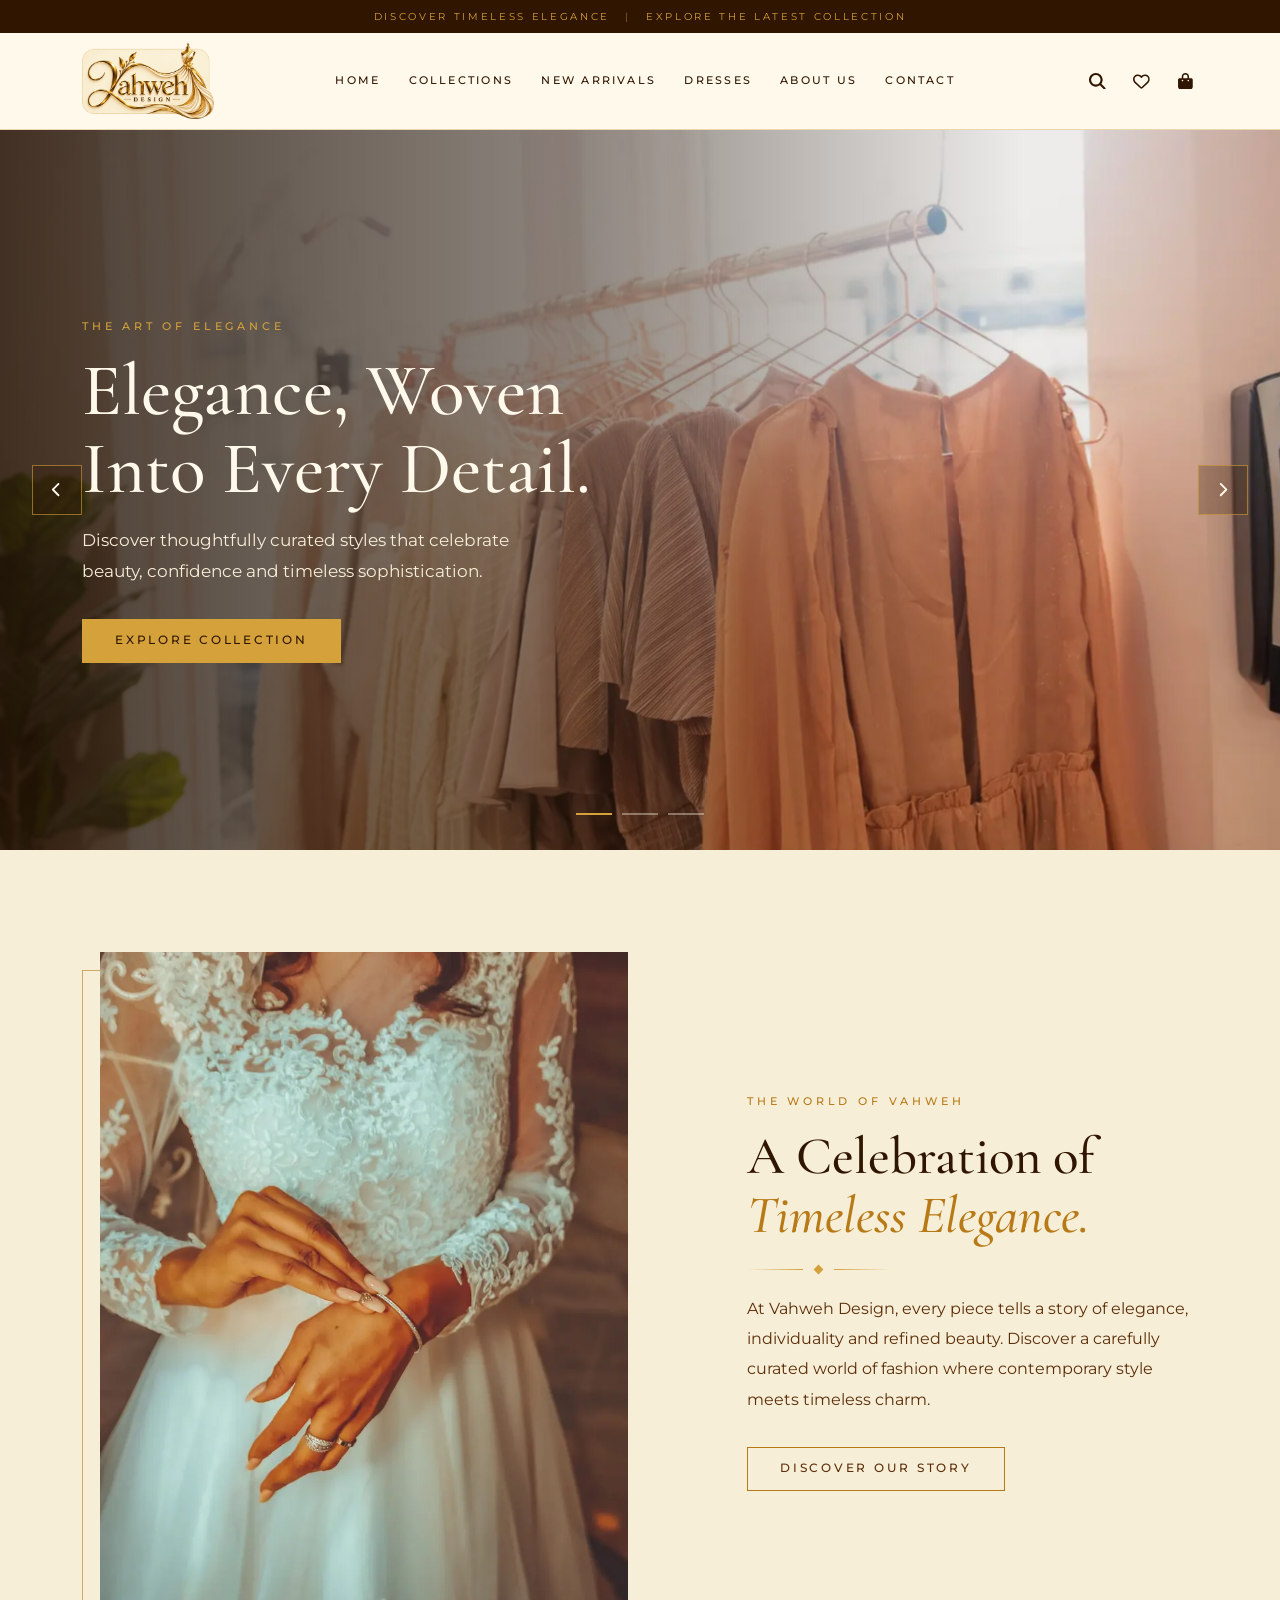
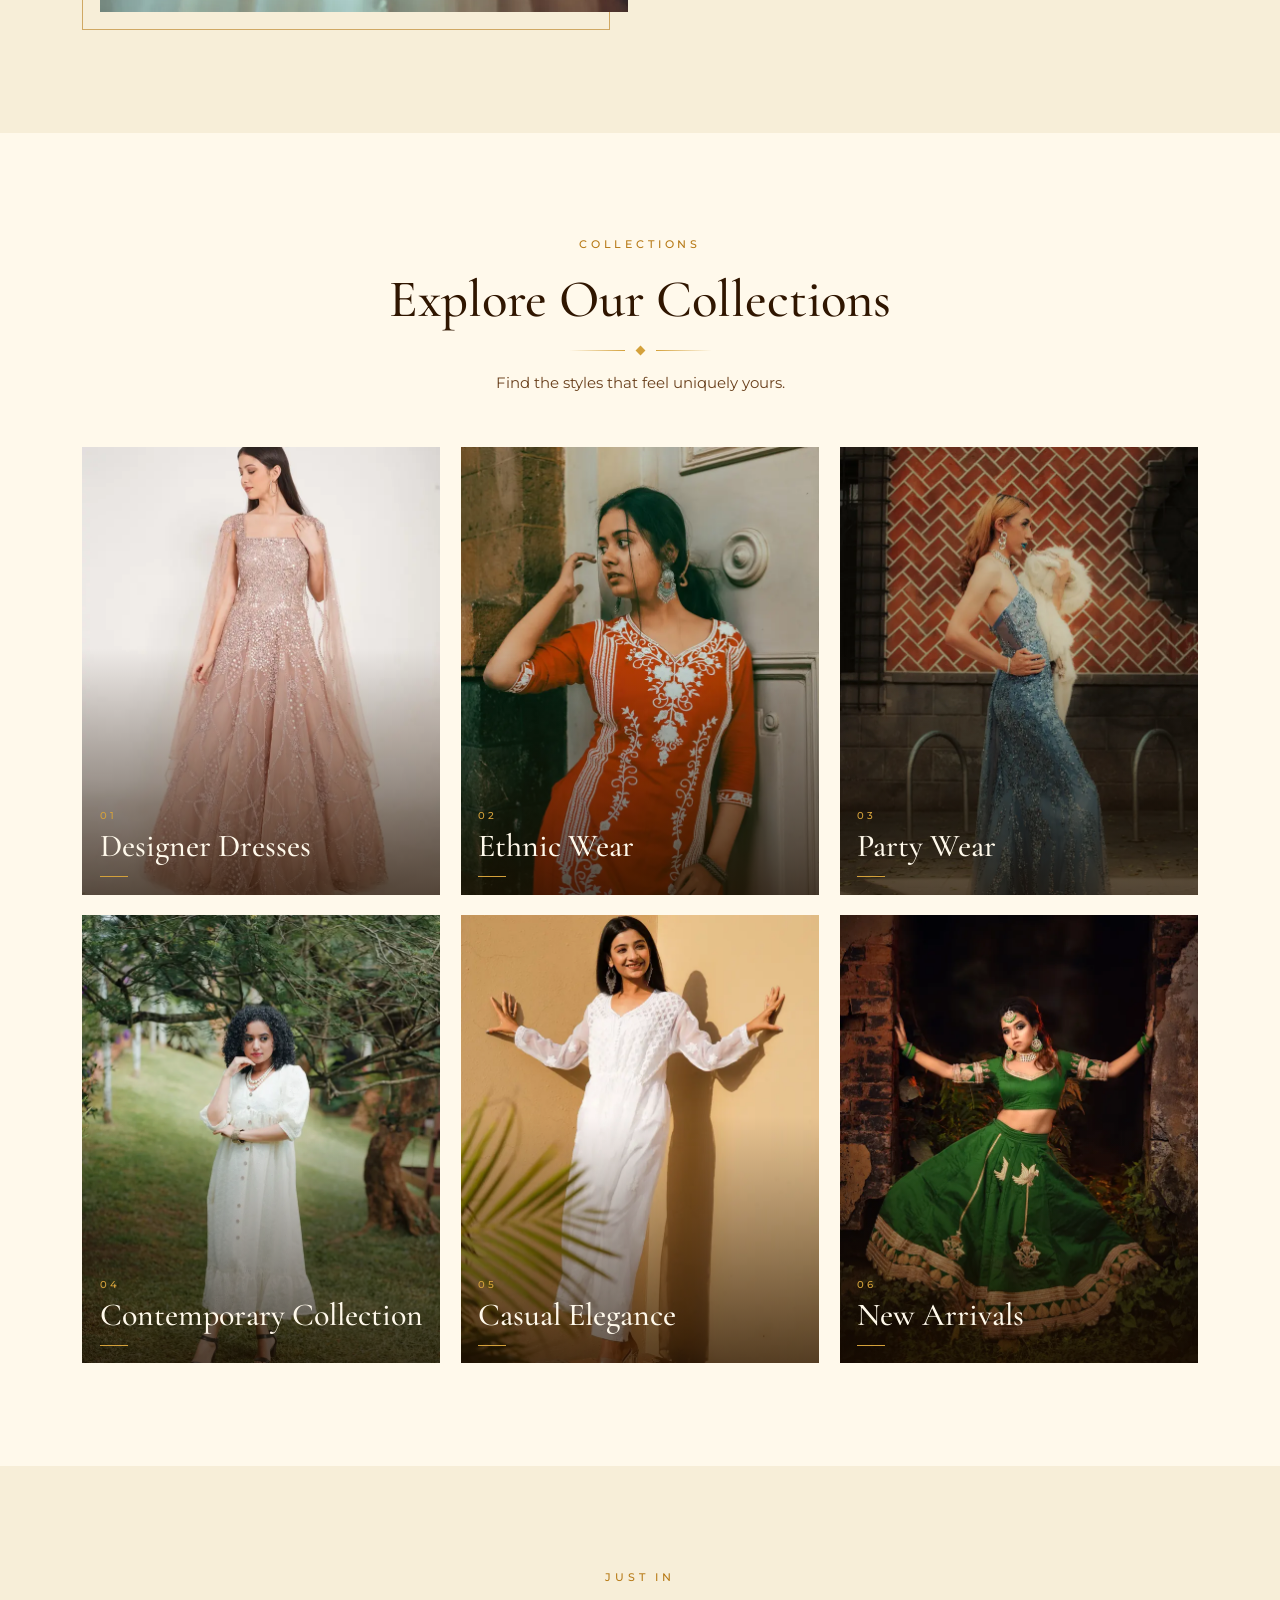
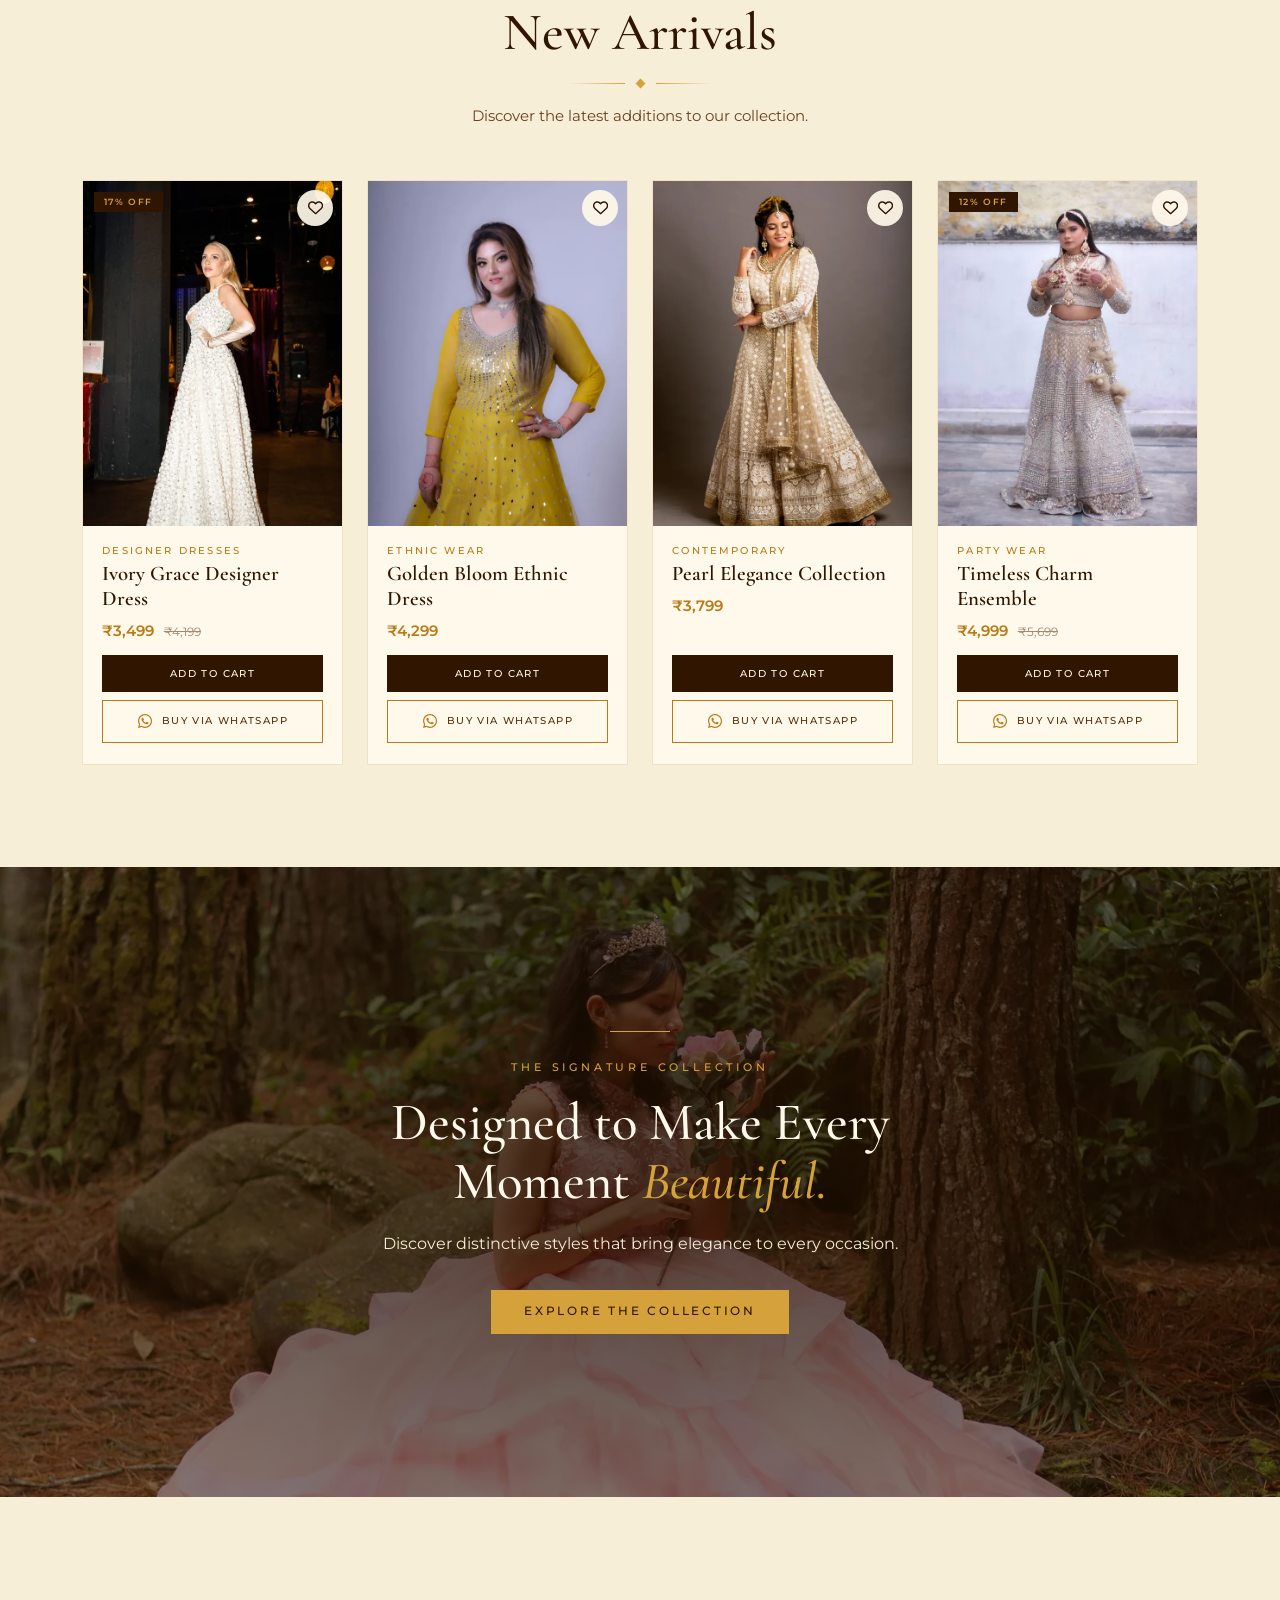
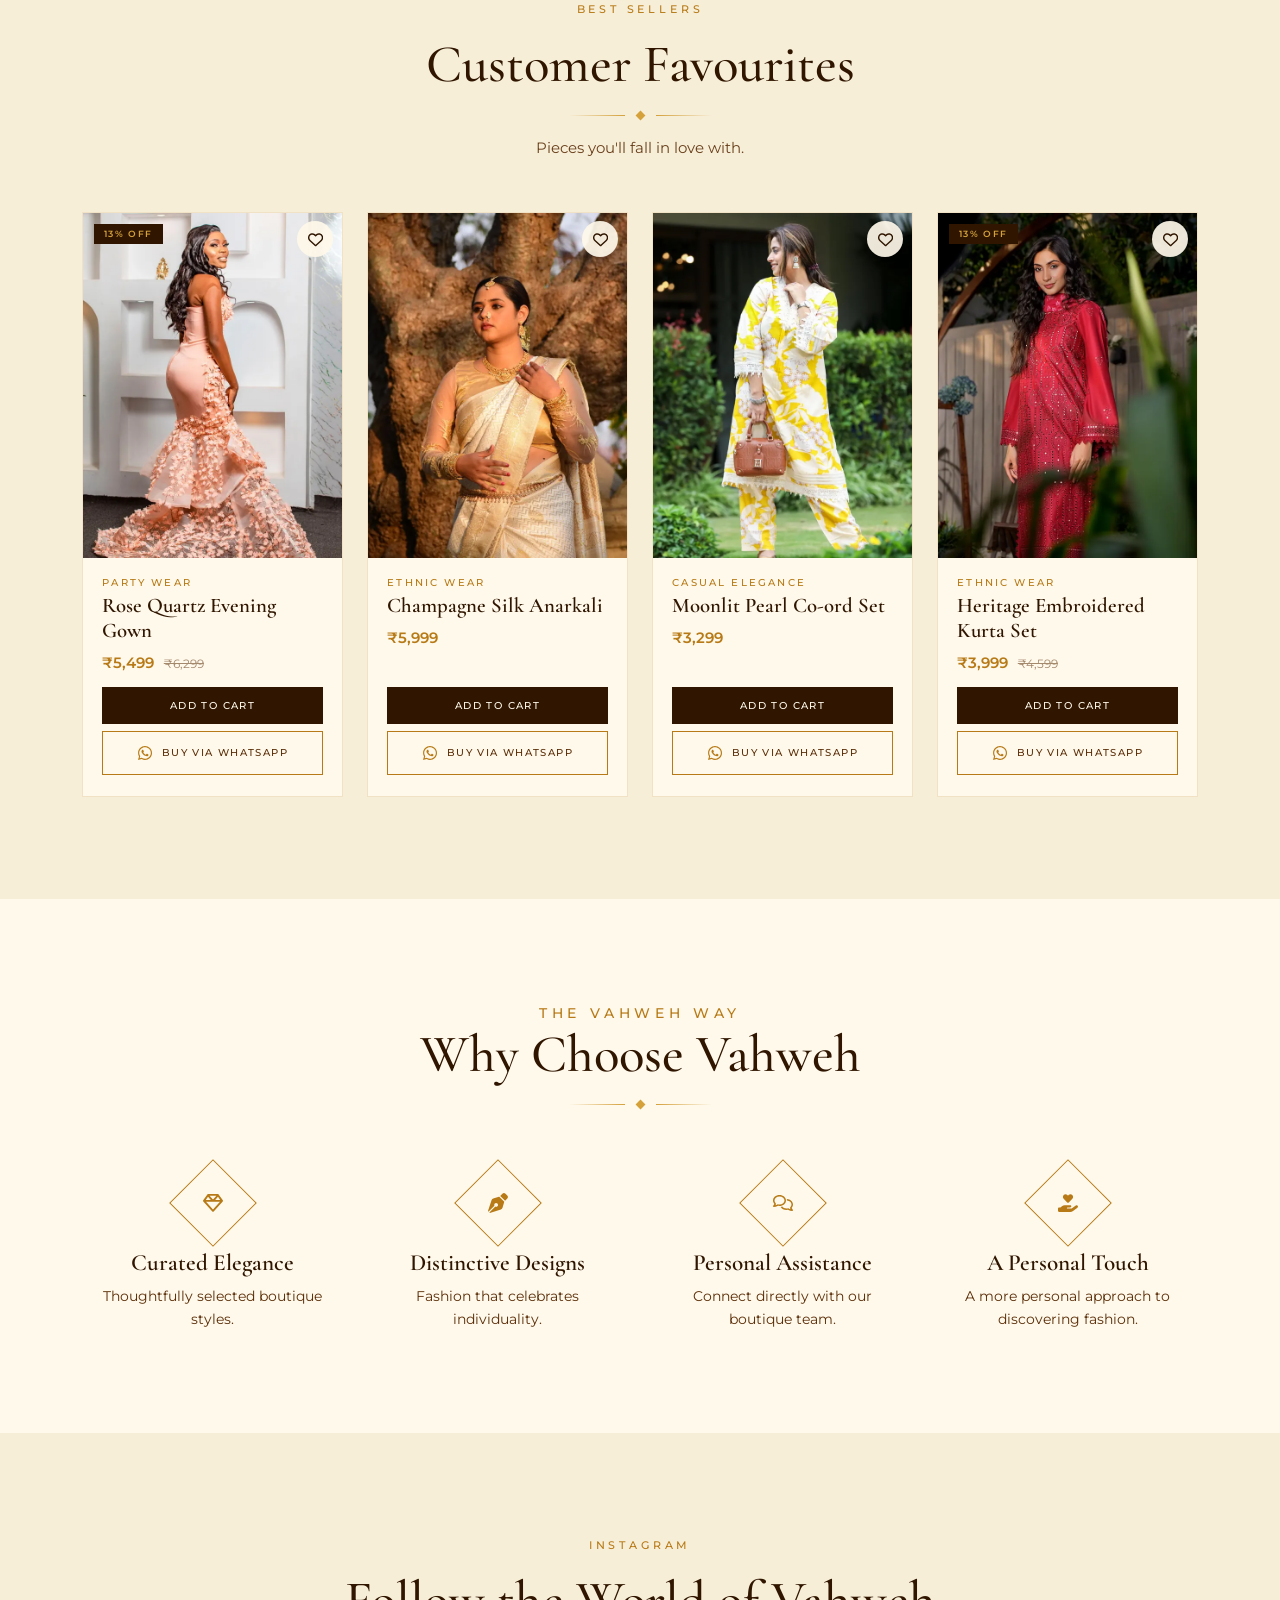
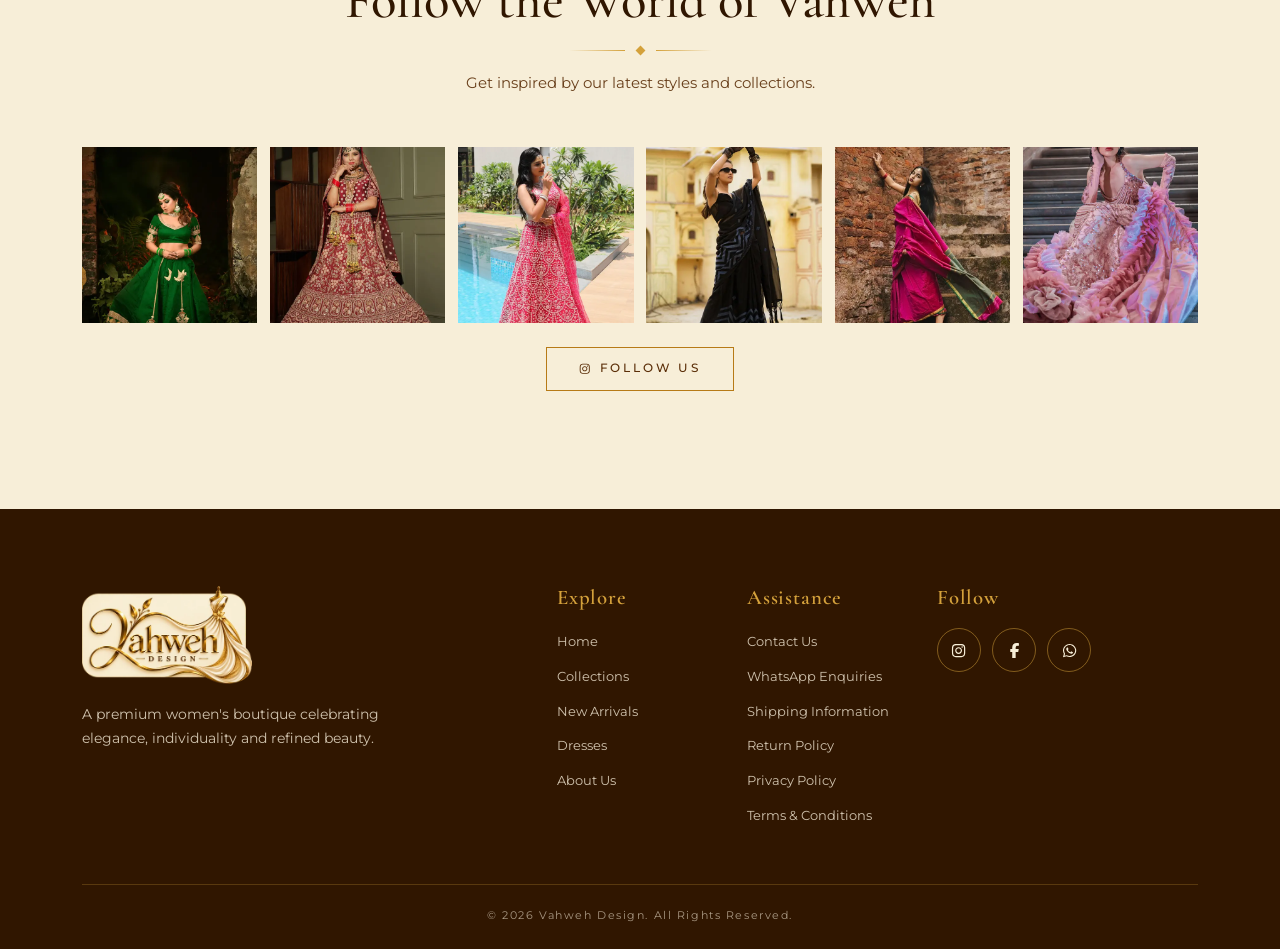
==== index.html @ df200569 "initial push" ====
<!DOCTYPE html>
<html lang="en">
<head>
  <meta charset="utf-8">
  <meta name="viewport" content="width=device-width, initial-scale=1">
  <title>Vahweh Design | Premium Women's Boutique</title>
  <meta name="description" content="Vahweh Design — a premium women's boutique. Discover designer dresses, ethnic wear and contemporary styles, curated with timeless elegance.">
  <meta name="theme-color" content="#301600">
  <link rel="icon" type="image/png" sizes="64x64" href="assets/images/vahweh-favicon-64.png">

  <link rel="preconnect" href="https://cdn.jsdelivr.net" crossorigin>
  <link rel="preconnect" href="https://fonts.googleapis.com">
  <link rel="preconnect" href="https://fonts.gstatic.com" crossorigin>
  <link href="https://fonts.googleapis.com/css2?family=Cormorant+Garamond:ital,wght@0,500;0,600;1,500&family=Montserrat:wght@400;500;600&display=swap" rel="stylesheet">
  <link href="https://cdn.jsdelivr.net/npm/bootstrap@5.3.3/dist/css/bootstrap.min.css" rel="stylesheet" integrity="sha384-QWTKZyjpPEjISv5WaRU9OFeRpok6YctnYmDr5pNlyT2bRjXh0JMhjY6hW+ALEwIH" crossorigin="anonymous">
    <link href="css/home.css" rel="stylesheet">
  <script>document.documentElement.classList.add("js");</script>
</head>
<body id="top">
<!-- Icons: Font Awesome Free 6.5.2 (c) Fonticons, Inc. - CC BY 4.0 - https://fontawesome.com/license/free -->
<svg width="0" height="0" style="position:absolute" aria-hidden="true" focusable="false"><symbol id="i-menu" viewBox="0 0 512 512"><path d="M0 96C0 78.3 14.3 64 32 64H416c17.7 0 32 14.3 32 32s-14.3 32-32 32H32C14.3 128 0 113.7 0 96zM64 256c0-17.7 14.3-32 32-32H480c17.7 0 32 14.3 32 32s-14.3 32-32 32H96c-17.7 0-32-14.3-32-32zM448 416c0 17.7-14.3 32-32 32H32c-17.7 0-32-14.3-32-32s14.3-32 32-32H416c17.7 0 32 14.3 32 32z"/></symbol><symbol id="i-search" viewBox="0 0 512 512"><path d="M416 208c0 45.9-14.9 88.3-40 122.7L502.6 457.4c12.5 12.5 12.5 32.8 0 45.3s-32.8 12.5-45.3 0L330.7 376c-34.4 25.2-76.8 40-122.7 40C93.1 416 0 322.9 0 208S93.1 0 208 0S416 93.1 416 208zM208 352a144 144 0 1 0 0-288 144 144 0 1 0 0 288z"/></symbol><symbol id="i-bag" viewBox="0 0 448 512"><path d="M160 112c0-35.3 28.7-64 64-64s64 28.7 64 64v48H160V112zm-48 48H48c-26.5 0-48 21.5-48 48V416c0 53 43 96 96 96H352c53 0 96-43 96-96V208c0-26.5-21.5-48-48-48H336V112C336 50.1 285.9 0 224 0S112 50.1 112 112v48zm24 48a24 24 0 1 1 0 48 24 24 0 1 1 0-48zm152 24a24 24 0 1 1 48 0 24 24 0 1 1 -48 0z"/></symbol><symbol id="i-close" viewBox="0 0 384 512"><path d="M342.6 150.6c12.5-12.5 12.5-32.8 0-45.3s-32.8-12.5-45.3 0L192 210.7 86.6 105.4c-12.5-12.5-32.8-12.5-45.3 0s-12.5 32.8 0 45.3L146.7 256 41.4 361.4c-12.5 12.5-12.5 32.8 0 45.3s32.8 12.5 45.3 0L192 301.3 297.4 406.6c12.5 12.5 32.8 12.5 45.3 0s12.5-32.8 0-45.3L237.3 256 342.6 150.6z"/></symbol><symbol id="i-prev" viewBox="0 0 320 512"><path d="M9.4 233.4c-12.5 12.5-12.5 32.8 0 45.3l192 192c12.5 12.5 32.8 12.5 45.3 0s12.5-32.8 0-45.3L77.3 256 246.6 86.6c12.5-12.5 12.5-32.8 0-45.3s-32.8-12.5-45.3 0l-192 192z"/></symbol><symbol id="i-next" viewBox="0 0 320 512"><path d="M310.6 233.4c12.5 12.5 12.5 32.8 0 45.3l-192 192c-12.5 12.5-32.8 12.5-45.3 0s-12.5-32.8 0-45.3L242.7 256 73.4 86.6c-12.5-12.5-12.5-32.8 0-45.3s32.8-12.5 45.3 0l192 192z"/></symbol><symbol id="i-pen" viewBox="0 0 512 512"><path d="M368.4 18.3L312.7 74.1 437.9 199.3l55.7-55.7c21.9-21.9 21.9-57.3 0-79.2L447.6 18.3c-21.9-21.9-57.3-21.9-79.2 0zM288 94.6l-9.2 2.8L134.7 140.6c-19.9 6-35.7 21.2-42.3 41L3.8 445.8c-3.8 11.3-1 23.9 7.3 32.4L164.7 324.7c-3-6.3-4.7-13.3-4.7-20.7c0-26.5 21.5-48 48-48s48 21.5 48 48s-21.5 48-48 48c-7.4 0-14.4-1.7-20.7-4.7L33.7 500.9c8.6 8.3 21.1 11.2 32.4 7.3l264.3-88.6c19.7-6.6 35-22.4 41-42.3l43.2-144.1 2.8-9.2L288 94.6z"/></symbol><symbol id="i-care" viewBox="0 0 576 512"><path d="M163.9 136.9c-29.4-29.8-29.4-78.2 0-108s77-29.8 106.4 0l17.7 18 17.7-18c29.4-29.8 77-29.8 106.4 0s29.4 78.2 0 108L310.5 240.1c-6.2 6.3-14.3 9.4-22.5 9.4s-16.3-3.1-22.5-9.4L163.9 136.9zM568.2 336.3c13.1 17.8 9.3 42.8-8.5 55.9L433.1 485.5c-23.4 17.2-51.6 26.5-80.7 26.5H192 32c-17.7 0-32-14.3-32-32V416c0-17.7 14.3-32 32-32H68.8l44.9-36c22.7-18.2 50.9-28 80-28H272h16 64c17.7 0 32 14.3 32 32s-14.3 32-32 32H288 272c-8.8 0-16 7.2-16 16s7.2 16 16 16H392.6l119.7-88.2c17.8-13.1 42.8-9.3 55.9 8.5zM193.6 384l0 0-.9 0c.3 0 .6 0 .9 0z"/></symbol><symbol id="i-heart-on" viewBox="0 0 512 512"><path d="M47.6 300.4L228.3 469.1c7.5 7 17.4 10.9 27.7 10.9s20.2-3.9 27.7-10.9L464.4 300.4c30.4-28.3 47.6-68 47.6-109.5v-5.8c0-69.9-50.5-129.5-119.4-141C347 36.5 300.6 51.4 268 84L256 96 244 84c-32.6-32.6-79-47.5-124.6-39.9C50.5 55.6 0 115.2 0 185.1v5.8c0 41.5 17.2 81.2 47.6 109.5z"/></symbol><symbol id="i-heart" viewBox="0 0 512 512"><path d="M225.8 468.2l-2.5-2.3L48.1 303.2C17.4 274.7 0 234.7 0 192.8v-3.3c0-70.4 50-130.8 119.2-144C158.6 37.9 198.9 47 231 69.6c9 6.4 17.4 13.8 25 22.3c4.2-4.8 8.7-9.2 13.5-13.3c3.7-3.2 7.5-6.2 11.5-9c0 0 0 0 0 0C313.1 47 353.4 37.9 392.8 45.4C462 58.6 512 119.1 512 189.5v3.3c0 41.9-17.4 81.9-48.1 110.4L288.7 465.9l-2.5 2.3c-8.2 7.6-19 11.9-30.2 11.9s-22-4.2-30.2-11.9zM239.1 145c-.4-.3-.7-.7-1-1.1l-17.8-20c0 0-.1-.1-.1-.1c0 0 0 0 0 0c-23.1-25.9-58-37.7-92-31.2C81.6 101.5 48 142.1 48 189.5v3.3c0 28.5 11.9 55.8 32.8 75.2L256 430.7 431.2 268c20.9-19.4 32.8-46.7 32.8-75.2v-3.3c0-47.3-33.6-88-80.1-96.9c-34-6.5-69 5.4-92 31.2c0 0 0 0-.1 .1s0 0-.1 .1l-17.8 20c-.3 .4-.7 .7-1 1.1c-4.5 4.5-10.6 7-16.9 7s-12.4-2.5-16.9-7z"/></symbol><symbol id="i-gem" viewBox="0 0 512 512"><path d="M168.5 72L256 165l87.5-93h-175zM383.9 99.1L311.5 176h129L383.9 99.1zm50 124.9H256 78.1L256 420.3 433.9 224zM71.5 176h129L128.1 99.1 71.5 176zm434.3 40.1l-232 256c-4.5 5-11 7.9-17.8 7.9s-13.2-2.9-17.8-7.9l-232-256c-7.7-8.5-8.3-21.2-1.5-30.4l112-152c4.5-6.1 11.7-9.8 19.3-9.8H376c7.6 0 14.8 3.6 19.3 9.8l112 152c6.8 9.2 6.1 21.9-1.5 30.4z"/></symbol><symbol id="i-chat" viewBox="0 0 640 512"><path d="M88.2 309.1c9.8-18.3 6.8-40.8-7.5-55.8C59.4 230.9 48 204 48 176c0-63.5 63.8-128 160-128s160 64.5 160 128s-63.8 128-160 128c-13.1 0-25.8-1.3-37.8-3.6c-10.4-2-21.2-.6-30.7 4.2c-4.1 2.1-8.3 4.1-12.6 6c-16 7.2-32.9 13.5-49.9 18c2.8-4.6 5.4-9.1 7.9-13.6c1.1-1.9 2.2-3.9 3.2-5.9zM0 176c0 41.8 17.2 80.1 45.9 110.3c-.9 1.7-1.9 3.5-2.8 5.1c-10.3 18.4-22.3 36.5-36.6 52.1c-6.6 7-8.3 17.2-4.6 25.9C5.8 378.3 14.4 384 24 384c43 0 86.5-13.3 122.7-29.7c4.8-2.2 9.6-4.5 14.2-6.8c15.1 3 30.9 4.5 47.1 4.5c114.9 0 208-78.8 208-176S322.9 0 208 0S0 78.8 0 176zM432 480c16.2 0 31.9-1.6 47.1-4.5c4.6 2.3 9.4 4.6 14.2 6.8C529.5 498.7 573 512 616 512c9.6 0 18.2-5.7 22-14.5c3.8-8.8 2-19-4.6-25.9c-14.2-15.6-26.2-33.7-36.6-52.1c-.9-1.7-1.9-3.4-2.8-5.1C622.8 384.1 640 345.8 640 304c0-94.4-87.9-171.5-198.2-175.8c4.1 15.2 6.2 31.2 6.2 47.8l0 .6c87.2 6.7 144 67.5 144 127.4c0 28-11.4 54.9-32.7 77.2c-14.3 15-17.3 37.6-7.5 55.8c1.1 2 2.2 4 3.2 5.9c2.5 4.5 5.2 9 7.9 13.6c-17-4.5-33.9-10.7-49.9-18c-4.3-1.9-8.5-3.9-12.6-6c-9.5-4.8-20.3-6.2-30.7-4.2c-12.1 2.4-24.7 3.6-37.8 3.6c-61.7 0-110-26.5-136.8-62.3c-16 5.4-32.8 9.4-50 11.8C279 439.8 350 480 432 480z"/></symbol><symbol id="i-trash" viewBox="0 0 448 512"><path d="M170.5 51.6L151.5 80h145l-19-28.4c-1.5-2.2-4-3.6-6.7-3.6H177.1c-2.7 0-5.2 1.3-6.7 3.6zm147-26.6L354.2 80H368h48 8c13.3 0 24 10.7 24 24s-10.7 24-24 24h-8V432c0 44.2-35.8 80-80 80H112c-44.2 0-80-35.8-80-80V128H24c-13.3 0-24-10.7-24-24S10.7 80 24 80h8H80 93.8l36.7-55.1C140.9 9.4 158.4 0 177.1 0h93.7c18.7 0 36.2 9.4 46.6 24.9zM80 128V432c0 17.7 14.3 32 32 32H336c17.7 0 32-14.3 32-32V128H80zm80 64V400c0 8.8-7.2 16-16 16s-16-7.2-16-16V192c0-8.8 7.2-16 16-16s16 7.2 16 16zm80 0V400c0 8.8-7.2 16-16 16s-16-7.2-16-16V192c0-8.8 7.2-16 16-16s16 7.2 16 16zm80 0V400c0 8.8-7.2 16-16 16s-16-7.2-16-16V192c0-8.8 7.2-16 16-16s16 7.2 16 16z"/></symbol><symbol id="i-instagram" viewBox="0 0 448 512"><path d="M224.1 141c-63.6 0-114.9 51.3-114.9 114.9s51.3 114.9 114.9 114.9S339 319.5 339 255.9 287.7 141 224.1 141zm0 189.6c-41.1 0-74.7-33.5-74.7-74.7s33.5-74.7 74.7-74.7 74.7 33.5 74.7 74.7-33.6 74.7-74.7 74.7zm146.4-194.3c0 14.9-12 26.8-26.8 26.8-14.9 0-26.8-12-26.8-26.8s12-26.8 26.8-26.8 26.8 12 26.8 26.8zm76.1 27.2c-1.7-35.9-9.9-67.7-36.2-93.9-26.2-26.2-58-34.4-93.9-36.2-37-2.1-147.9-2.1-184.9 0-35.8 1.7-67.6 9.9-93.9 36.1s-34.4 58-36.2 93.9c-2.1 37-2.1 147.9 0 184.9 1.7 35.9 9.9 67.7 36.2 93.9s58 34.4 93.9 36.2c37 2.1 147.9 2.1 184.9 0 35.9-1.7 67.7-9.9 93.9-36.2 26.2-26.2 34.4-58 36.2-93.9 2.1-37 2.1-147.8 0-184.8zM398.8 388c-7.8 19.6-22.9 34.7-42.6 42.6-29.5 11.7-99.5 9-132.1 9s-102.7 2.6-132.1-9c-19.6-7.8-34.7-22.9-42.6-42.6-11.7-29.5-9-99.5-9-132.1s-2.6-102.7 9-132.1c7.8-19.6 22.9-34.7 42.6-42.6 29.5-11.7 99.5-9 132.1-9s102.7-2.6 132.1 9c19.6 7.8 34.7 22.9 42.6 42.6 11.7 29.5 9 99.5 9 132.1s2.7 102.7-9 132.1z"/></symbol><symbol id="i-facebook" viewBox="0 0 320 512"><path d="M80 299.3V512H196V299.3h86.5l18-97.8H196V166.9c0-51.7 20.3-71.5 72.7-71.5c16.3 0 29.4 .4 37 1.2V7.9C291.4 4 256.4 0 236.2 0C129.3 0 80 50.5 80 159.4v42.1H14v97.8H80z"/></symbol><symbol id="i-whatsapp" viewBox="0 0 448 512"><path d="M380.9 97.1C339 55.1 283.2 32 223.9 32c-122.4 0-222 99.6-222 222 0 39.1 10.2 77.3 29.6 111L0 480l117.7-30.9c32.4 17.7 68.9 27 106.1 27h.1c122.3 0 224.1-99.6 224.1-222 0-59.3-25.2-115-67.1-157zm-157 341.6c-33.2 0-65.7-8.9-94-25.7l-6.7-4-69.8 18.3L72 359.2l-4.4-7c-18.5-29.4-28.2-63.3-28.2-98.2 0-101.7 82.8-184.5 184.6-184.5 49.3 0 95.6 19.2 130.4 54.1 34.8 34.9 56.2 81.2 56.1 130.5 0 101.8-84.9 184.6-186.6 184.6zm101.2-138.2c-5.5-2.8-32.8-16.2-37.9-18-5.1-1.9-8.8-2.8-12.5 2.8-3.7 5.6-14.3 18-17.6 21.8-3.2 3.7-6.5 4.2-12 1.4-32.6-16.3-54-29.1-75.5-66-5.7-9.8 5.7-9.1 16.3-30.3 1.8-3.7.9-6.9-.5-9.7-1.4-2.8-12.5-30.1-17.1-41.2-4.5-10.8-9.1-9.3-12.5-9.5-3.2-.2-6.9-.2-10.6-.2-3.7 0-9.7 1.4-14.8 6.9-5.1 5.6-19.4 19-19.4 46.3 0 27.3 19.9 53.7 22.6 57.4 2.8 3.7 39.1 59.7 94.8 83.8 35.2 15.2 49 16.5 66.6 13.9 10.7-1.6 32.8-13.4 37.4-26.4 4.6-13 4.6-24.1 3.2-26.4-1.3-2.5-5-3.9-10.5-6.6z"/></symbol></svg>

  <a class="skip-link" href="#main">Skip to content</a>

  <!-- 1. Announcement bar -->
  <div class="announce" role="note">
    <p>Discover Timeless Elegance <span aria-hidden="true">|</span> Explore the Latest Collection</p>
  </div>

  <!-- 2. Header -->
  <header class="site-header" id="siteHeader">
    <div class="container-xl header-grid">
      <button class="icon-btn menu-toggle" id="menuOpen" type="button" aria-label="Open menu" aria-controls="navDrawer" aria-expanded="false">
        <svg class="i" aria-hidden="true"><use href="#i-menu"/></svg>
      </button>

      <a class="brand" href="#top" aria-label="Vahweh Design — home">
        <img src="assets/images/vahweh-logo.webp" alt="Vahweh Design" width="400" height="231" decoding="async">
      </a>

      <nav class="main-nav" aria-label="Primary">
        <ul>
          <li><a href="#top">Home</a></li>
          <li><a href="#collections">Collections</a></li>
          <li><a href="#new-arrivals">New Arrivals</a></li>
          <li><a href="products.html">Dresses</a></li>
          <li><a href="about.html">About Us</a></li>
          <li><a href="contact.html">Contact</a></li>
        </ul>
      </nav>

      <div class="header-actions">
        <button class="icon-btn" id="searchToggle" type="button" aria-label="Search products" aria-expanded="false" aria-controls="searchPanel"><svg class="i" aria-hidden="true"><use href="#i-search"/></svg></button>
        <a class="icon-btn" id="wishlistBtn" href="wishlist.html" aria-label="Wishlist"><svg class="i" aria-hidden="true"><use href="#i-heart"/></svg><span class="count" data-wish-count hidden>0</span></a>
        <button class="icon-btn" id="cartOpen" type="button" aria-label="Open shopping bag" aria-controls="cartDrawer"><svg class="i" aria-hidden="true"><use href="#i-bag"/></svg><span class="count" data-cart-count hidden>0</span></button>
      </div>
    </div>

    <div class="search-panel" id="searchPanel" aria-hidden="true">
      <form class="container-xl search-form" id="searchForm" role="search" action="search-results.html" method="get" data-search-form>
        <label class="visually-hidden" for="searchInput">Search products</label>
        <input id="searchInput" name="q" type="search" placeholder="Search dresses, ethnic wear, co-ords…" autocomplete="off">
        <button type="submit" class="btn-vd btn-vd--dark">Search</button>
        <button type="button" class="icon-btn" id="searchClose" aria-label="Close search"><svg class="i" aria-hidden="true"><use href="#i-close"/></svg></button>
      </form>
    </div>
  </header>

  <!-- Mobile navigation drawer -->
  <div class="backdrop" id="backdrop" hidden></div>
  <aside class="drawer drawer--left" id="navDrawer" aria-label="Menu" aria-hidden="true">
    <div class="drawer__head">
      <img src="assets/images/vahweh-logo.webp" alt="Vahweh Design" width="400" height="231" loading="lazy" decoding="async">
      <button class="icon-btn" type="button" data-close-drawer aria-label="Close menu"><svg class="i" aria-hidden="true"><use href="#i-close"/></svg></button>
    </div>
    <nav class="drawer__nav" aria-label="Mobile">
      <a href="#top">Home</a>
      <a href="#collections">Collections</a>
      <a href="#new-arrivals">New Arrivals</a>
      <a href="products.html">Dresses</a>
      <a href="about.html">About Us</a>
      <a href="contact.html">Contact</a>
    </nav>
    <div class="drawer__foot">
      <button type="button" class="drawer__shortcut" data-open-cart><svg class="i" aria-hidden="true"><use href="#i-bag"/></svg> Shopping Bag <span class="count count--inline" data-cart-count hidden>0</span></button>
      <a class="drawer__shortcut" href="wishlist.html"><svg class="i" aria-hidden="true"><use href="#i-heart"/></svg> Wishlist <span class="count count--inline" data-wish-count hidden>0</span></a>
    </div>
  </aside>

  <main id="main">
    <!-- 3. Hero slider (rotation handled by js/home.js) -->
    <section class="hero" id="hero" aria-roledescription="carousel" aria-label="Featured collections">
      <div class="hero__slides" id="heroSlides">
        <div class="slide active" role="group" aria-roledescription="slide" aria-label="1 of 3">
          <figure class="ph hero-tone-1 has-img" role="presentation"><img src="assets/images/hero-1.webp" alt="" width="1600" height="900" decoding="async" fetchpriority="high"></figure>
          <div class="container-xl slide__inner"><div class="slide__copy">
            <p class="label label--gold">The Art of Elegance</p>
            <h1>Elegance, Woven Into Every Detail.</h1>
            <p>Discover thoughtfully curated styles that celebrate beauty, confidence and timeless sophistication.</p>
            <a class="btn-vd btn-vd--gold" href="#collections">Explore Collection</a>
          </div></div>
        </div>
        <div class="slide" role="group" aria-roledescription="slide" aria-label="2 of 3" aria-hidden="true">
          <figure class="ph hero-tone-2 has-img" role="presentation"><img src="assets/images/hero-2.png" alt="" width="1600" height="900" decoding="async" loading="lazy"></figure>
          <div class="container-xl slide__inner"><div class="slide__copy">
            <p class="label label--gold">The New Collection</p>
            <h2>Style That Speaks Without Words.</h2>
            <p>Discover distinctive designs created for moments worth remembering.</p>
            <a class="btn-vd btn-vd--gold" href="#new-arrivals" tabindex="-1">Discover More</a>
          </div></div>
        </div>
        <div class="slide" role="group" aria-roledescription="slide" aria-label="3 of 3" aria-hidden="true">
          <figure class="ph hero-tone-3 has-img" role="presentation"><img src="assets/images/hero-3.webp" alt="" width="1600" height="900" decoding="async" loading="lazy"></figure>
          <div class="container-xl slide__inner"><div class="slide__copy">
            <p class="label label--gold">Timeless Beauty</p>
            <h2>Where Tradition Meets Modern Grace.</h2>
            <p>Find your perfect expression of elegance with our curated boutique collections.</p>
            <a class="btn-vd btn-vd--gold" href="#favourites" tabindex="-1">Shop Now</a>
          </div></div>
        </div>
      </div>
      <button class="hero__arrow hero__arrow--prev" id="heroPrev" type="button" aria-label="Previous slide"><svg class="i" aria-hidden="true"><use href="#i-prev"/></svg></button>
      <button class="hero__arrow hero__arrow--next" id="heroNext" type="button" aria-label="Next slide"><svg class="i" aria-hidden="true"><use href="#i-next"/></svg></button>
      <div class="hero__dots" id="heroDots" role="tablist" aria-label="Choose slide">
        <button type="button" role="tab" aria-label="Go to slide 1" aria-selected="true"></button>
        <button type="button" role="tab" aria-label="Go to slide 2" aria-selected="false"></button>
        <button type="button" role="tab" aria-label="Go to slide 3" aria-selected="false"></button>
      </div>
    </section>

    <!-- 4. Brand introduction -->
    <section class="section intro" id="about">
      <div class="container-xl">
        <div class="row align-items-center g-4">
          <div class="col-lg-6 reveal">
            <div class="intro__frame">
              <figure class="ph tone-3 ratio-45 has-img" role="img" aria-label="Designer boutique dress fabric detail"><img src="assets/images/intro.webp" alt="" width="800" height="1000" loading="lazy" decoding="async"></figure>
            </div>
          </div>
          <div class="col-lg-5 offset-lg-1 reveal" style="--d:.15s">
            <p class="label">The World of Vahweh</p>
            <h2 class="display">A Celebration of <em>Timeless Elegance.</em></h2>
            <div class="orn" aria-hidden="true"><span></span><i></i><span></span></div>
            <p class="body-lg">At Vahweh Design, every piece tells a story of elegance, individuality and refined beauty. Discover a carefully curated world of fashion where contemporary style meets timeless charm.</p>
            <a class="btn-vd btn-vd--line" href="about.html">Discover Our Story</a>
          </div>
        </div>
      </div>
    </section>

    <!-- 5. Shop by category -->
    <section class="section section--pearl" id="collections">
      <div class="container-xl">
        <header class="section-head reveal">
          <p class="label">Collections</p>
          <h2 class="display">Explore Our Collections</h2>
          <div class="orn" aria-hidden="true"><span></span><i></i><span></span></div>
          <p class="sub">Find the styles that feel uniquely yours.</p>
        </header>
        <!-- Update each href when collection pages exist -->
        <div class="cat-grid">
          <a class="cat reveal" href="products.html?category=Designer%20Dresses"><figure class="ph tone-2 has-img"><img src="assets/images/cat-1.webp" alt="" width="720" height="900" loading="lazy" decoding="async"></figure><span class="cat__title"><small>01</small>Designer Dresses</span></a>
          <a class="cat reveal" style="--d:.08s" href="products.html?category=Ethnic%20Wear"><figure class="ph tone-4 has-img"><img src="assets/images/cat-2.webp" alt="" width="720" height="900" loading="lazy" decoding="async"></figure><span class="cat__title"><small>02</small>Ethnic Wear</span></a>
          <a class="cat reveal" style="--d:.16s" href="products.html?category=Party%20Wear"><figure class="ph tone-5 has-img"><img src="assets/images/cat-3.webp" alt="" width="720" height="900" loading="lazy" decoding="async"></figure><span class="cat__title"><small>03</small>Party Wear</span></a>
          <a class="cat reveal" href="products.html?category=Contemporary"><figure class="ph tone-1 has-img"><img src="assets/images/cat-4.webp" alt="" width="720" height="900" loading="lazy" decoding="async"></figure><span class="cat__title"><small>04</small>Contemporary Collection</span></a>
          <a class="cat reveal" style="--d:.08s" href="products.html?category=Casual%20Elegance"><figure class="ph tone-6 has-img"><img src="assets/images/cat-5.webp" alt="" width="720" height="900" loading="lazy" decoding="async"></figure><span class="cat__title"><small>05</small>Casual Elegance</span></a>
          <a class="cat reveal" style="--d:.16s" href="products.html?sort=newest"><figure class="ph tone-2 has-img"><img src="assets/images/cat-6.webp" alt="" width="720" height="900" loading="lazy" decoding="async"></figure><span class="cat__title"><small>06</small>New Arrivals</span></a>
        </div>
      </div>
    </section>

    <!-- 6. New arrivals -->
    <section class="section" id="new-arrivals">
      <div class="container-xl">
        <header class="section-head reveal">
          <p class="label">Just In</p>
          <h2 class="display">New Arrivals</h2>
          <div class="orn" aria-hidden="true"><span></span><i></i><span></span></div>
          <p class="sub">Discover the latest additions to our collection.</p>
        </header>
        <div class="row g-3 g-lg-4 product-grid" id="gridNew">
          <div class="col-6 col-md-4 col-lg-3 product-col reveal" data-product-id="VD-N01" data-name="Ivory Grace Designer Dress" data-category="Designer Dresses" data-price="3499" data-old-price="4199" data-added="2026-11-02" data-image="assets/images/p-n01.webp">
            <article class="card-p">
              <div class="card-p__media">
                <a class="card-p__link" href="product-detail.html?id=VD-N01"><figure class="ph tone-3 has-img" role="img" aria-label="Ivory Grace Designer Dress"><img src="assets/images/p-n01.webp" alt="" width="600" height="800" loading="lazy" decoding="async"></figure></a>
                <span class="tag">17% OFF</span>
                <button type="button" class="wish-btn" data-product-id="VD-N01" aria-label="Add Ivory Grace Designer Dress to wishlist" aria-pressed="false"><svg class="i" aria-hidden="true"><use href="#i-heart"/></svg></button>
              </div>
              <div class="card-p__body">
                <p class="card-p__cat">Designer Dresses</p>
                <h3 class="card-p__name"><a href="product-detail.html?id=VD-N01">Ivory Grace Designer Dress</a></h3>
                <p class="card-p__price"><strong>₹3,499</strong> <s>₹4,199</s></p>
                <div class="card-p__actions">
                  <button type="button" class="btn-vd btn-vd--dark btn-vd--sm" data-add>Add to Cart</button>
                  <button type="button" class="btn-vd btn-vd--wa-line btn-vd--sm" data-wa><svg class="i" aria-hidden="true"><use href="#i-whatsapp"/></svg><span>Buy via WhatsApp</span></button>
                </div>
              </div>
            </article>
          </div>
          <div class="col-6 col-md-4 col-lg-3 product-col reveal" data-product-id="VD-N02" data-name="Golden Bloom Ethnic Dress" data-category="Ethnic Wear" data-price="4299" data-old-price="0" data-added="2026-11-01" data-image="assets/images/p-n02.webp">
            <article class="card-p">
              <div class="card-p__media">
                <a class="card-p__link" href="product-detail.html?id=VD-N02"><figure class="ph tone-2 has-img" role="img" aria-label="Golden Bloom Ethnic Dress"><img src="assets/images/p-n02.webp" alt="" width="600" height="800" loading="lazy" decoding="async"></figure></a>
                <button type="button" class="wish-btn" data-product-id="VD-N02" aria-label="Add Golden Bloom Ethnic Dress to wishlist" aria-pressed="false"><svg class="i" aria-hidden="true"><use href="#i-heart"/></svg></button>
              </div>
              <div class="card-p__body">
                <p class="card-p__cat">Ethnic Wear</p>
                <h3 class="card-p__name"><a href="product-detail.html?id=VD-N02">Golden Bloom Ethnic Dress</a></h3>
                <p class="card-p__price"><strong>₹4,299</strong></p>
                <div class="card-p__actions">
                  <button type="button" class="btn-vd btn-vd--dark btn-vd--sm" data-add>Add to Cart</button>
                  <button type="button" class="btn-vd btn-vd--wa-line btn-vd--sm" data-wa><svg class="i" aria-hidden="true"><use href="#i-whatsapp"/></svg><span>Buy via WhatsApp</span></button>
                </div>
              </div>
            </article>
          </div>
          <div class="col-6 col-md-4 col-lg-3 product-col reveal" data-product-id="VD-N03" data-name="Pearl Elegance Collection" data-category="Contemporary" data-price="3799" data-old-price="0" data-added="2026-10-30" data-image="assets/images/p-n03.webp">
            <article class="card-p">
              <div class="card-p__media">
                <a class="card-p__link" href="product-detail.html?id=VD-N03"><figure class="ph tone-5 has-img" role="img" aria-label="Pearl Elegance Collection"><img src="assets/images/p-n03.webp" alt="" width="600" height="800" loading="lazy" decoding="async"></figure></a>
                <button type="button" class="wish-btn" data-product-id="VD-N03" aria-label="Add Pearl Elegance Collection to wishlist" aria-pressed="false"><svg class="i" aria-hidden="true"><use href="#i-heart"/></svg></button>
              </div>
              <div class="card-p__body">
                <p class="card-p__cat">Contemporary</p>
                <h3 class="card-p__name"><a href="product-detail.html?id=VD-N03">Pearl Elegance Collection</a></h3>
                <p class="card-p__price"><strong>₹3,799</strong></p>
                <div class="card-p__actions">
                  <button type="button" class="btn-vd btn-vd--dark btn-vd--sm" data-add>Add to Cart</button>
                  <button type="button" class="btn-vd btn-vd--wa-line btn-vd--sm" data-wa><svg class="i" aria-hidden="true"><use href="#i-whatsapp"/></svg><span>Buy via WhatsApp</span></button>
                </div>
              </div>
            </article>
          </div>
          <div class="col-6 col-md-4 col-lg-3 product-col reveal" data-product-id="VD-N04" data-name="Timeless Charm Ensemble" data-category="Party Wear" data-price="4999" data-old-price="5699" data-added="2026-10-28" data-image="assets/images/p-n04.webp">
            <article class="card-p">
              <div class="card-p__media">
                <a class="card-p__link" href="product-detail.html?id=VD-N04"><figure class="ph tone-4 has-img" role="img" aria-label="Timeless Charm Ensemble"><img src="assets/images/p-n04.webp" alt="" width="600" height="800" loading="lazy" decoding="async"></figure></a>
                <span class="tag">12% OFF</span>
                <button type="button" class="wish-btn" data-product-id="VD-N04" aria-label="Add Timeless Charm Ensemble to wishlist" aria-pressed="false"><svg class="i" aria-hidden="true"><use href="#i-heart"/></svg></button>
              </div>
              <div class="card-p__body">
                <p class="card-p__cat">Party Wear</p>
                <h3 class="card-p__name"><a href="product-detail.html?id=VD-N04">Timeless Charm Ensemble</a></h3>
                <p class="card-p__price"><strong>₹4,999</strong> <s>₹5,699</s></p>
                <div class="card-p__actions">
                  <button type="button" class="btn-vd btn-vd--dark btn-vd--sm" data-add>Add to Cart</button>
                  <button type="button" class="btn-vd btn-vd--wa-line btn-vd--sm" data-wa><svg class="i" aria-hidden="true"><use href="#i-whatsapp"/></svg><span>Buy via WhatsApp</span></button>
                </div>
              </div>
            </article>
          </div>
        </div>
      </div>
    </section>

    <!-- 7. Signature banner -->
    <section class="banner" aria-labelledby="bannerTitle">
      <figure class="ph tone-6 banner__bg has-img" role="presentation"><img src="assets/images/banner.webp" alt="" width="1600" height="900" loading="lazy" decoding="async"></figure>
      <div class="container-xl banner__inner">
        <div class="banner__copy reveal">
          <p class="label label--gold">The Signature Collection</p>
          <h2 class="display display--light" id="bannerTitle">Designed to Make Every Moment <em>Beautiful.</em></h2>
          <p class="banner__text">Discover distinctive styles that bring elegance to every occasion.</p>
          <a class="btn-vd btn-vd--gold" href="#favourites">Explore the Collection</a>
        </div>
      </div>
    </section>

    <!-- 8. Best sellers -->
    <section class="section" id="favourites">
      <div class="container-xl">
        <header class="section-head reveal">
          <p class="label">Best Sellers</p>
          <h2 class="display">Customer Favourites</h2>
          <div class="orn" aria-hidden="true"><span></span><i></i><span></span></div>
          <p class="sub">Pieces you'll fall in love with.</p>
        </header>
        <div class="row g-3 g-lg-4 product-grid" id="gridBest">
          <div class="col-6 col-md-4 col-lg-3 product-col reveal" data-product-id="VD-B01" data-name="Rose Quartz Evening Gown" data-category="Party Wear" data-price="5499" data-old-price="6299" data-added="2026-09-20" data-image="assets/images/p-b01.webp">
            <article class="card-p">
              <div class="card-p__media">
                <a class="card-p__link" href="product-detail.html?id=VD-B01"><figure class="ph tone-1 has-img" role="img" aria-label="Rose Quartz Evening Gown"><img src="assets/images/p-b01.webp" alt="" width="600" height="800" loading="lazy" decoding="async"></figure></a>
                <span class="tag">13% OFF</span>
                <button type="button" class="wish-btn" data-product-id="VD-B01" aria-label="Add Rose Quartz Evening Gown to wishlist" aria-pressed="false"><svg class="i" aria-hidden="true"><use href="#i-heart"/></svg></button>
              </div>
              <div class="card-p__body">
                <p class="card-p__cat">Party Wear</p>
                <h3 class="card-p__name"><a href="product-detail.html?id=VD-B01">Rose Quartz Evening Gown</a></h3>
                <p class="card-p__price"><strong>₹5,499</strong> <s>₹6,299</s></p>
                <div class="card-p__actions">
                  <button type="button" class="btn-vd btn-vd--dark btn-vd--sm" data-add>Add to Cart</button>
                  <button type="button" class="btn-vd btn-vd--wa-line btn-vd--sm" data-wa><svg class="i" aria-hidden="true"><use href="#i-whatsapp"/></svg><span>Buy via WhatsApp</span></button>
                </div>
              </div>
            </article>
          </div>
          <div class="col-6 col-md-4 col-lg-3 product-col reveal" data-product-id="VD-B02" data-name="Champagne Silk Anarkali" data-category="Ethnic Wear" data-price="5999" data-old-price="0" data-added="2026-09-12" data-image="assets/images/p-b02.webp">
            <article class="card-p">
              <div class="card-p__media">
                <a class="card-p__link" href="product-detail.html?id=VD-B02"><figure class="ph tone-5 has-img" role="img" aria-label="Champagne Silk Anarkali"><img src="assets/images/p-b02.webp" alt="" width="600" height="800" loading="lazy" decoding="async"></figure></a>
                <button type="button" class="wish-btn" data-product-id="VD-B02" aria-label="Add Champagne Silk Anarkali to wishlist" aria-pressed="false"><svg class="i" aria-hidden="true"><use href="#i-heart"/></svg></button>
              </div>
              <div class="card-p__body">
                <p class="card-p__cat">Ethnic Wear</p>
                <h3 class="card-p__name"><a href="product-detail.html?id=VD-B02">Champagne Silk Anarkali</a></h3>
                <p class="card-p__price"><strong>₹5,999</strong></p>
                <div class="card-p__actions">
                  <button type="button" class="btn-vd btn-vd--dark btn-vd--sm" data-add>Add to Cart</button>
                  <button type="button" class="btn-vd btn-vd--wa-line btn-vd--sm" data-wa><svg class="i" aria-hidden="true"><use href="#i-whatsapp"/></svg><span>Buy via WhatsApp</span></button>
                </div>
              </div>
            </article>
          </div>
          <div class="col-6 col-md-4 col-lg-3 product-col reveal" data-product-id="VD-B03" data-name="Moonlit Pearl Co-ord Set" data-category="Casual Elegance" data-price="3299" data-old-price="0" data-added="2026-09-05" data-image="assets/images/p-b03.webp">
            <article class="card-p">
              <div class="card-p__media">
                <a class="card-p__link" href="product-detail.html?id=VD-B03"><figure class="ph tone-3 has-img" role="img" aria-label="Moonlit Pearl Co-ord Set"><img src="assets/images/p-b03.webp" alt="" width="600" height="800" loading="lazy" decoding="async"></figure></a>
                <button type="button" class="wish-btn" data-product-id="VD-B03" aria-label="Add Moonlit Pearl Co-ord Set to wishlist" aria-pressed="false"><svg class="i" aria-hidden="true"><use href="#i-heart"/></svg></button>
              </div>
              <div class="card-p__body">
                <p class="card-p__cat">Casual Elegance</p>
                <h3 class="card-p__name"><a href="product-detail.html?id=VD-B03">Moonlit Pearl Co-ord Set</a></h3>
                <p class="card-p__price"><strong>₹3,299</strong></p>
                <div class="card-p__actions">
                  <button type="button" class="btn-vd btn-vd--dark btn-vd--sm" data-add>Add to Cart</button>
                  <button type="button" class="btn-vd btn-vd--wa-line btn-vd--sm" data-wa><svg class="i" aria-hidden="true"><use href="#i-whatsapp"/></svg><span>Buy via WhatsApp</span></button>
                </div>
              </div>
            </article>
          </div>
          <div class="col-6 col-md-4 col-lg-3 product-col reveal" data-product-id="VD-B04" data-name="Heritage Embroidered Kurta Set" data-category="Ethnic Wear" data-price="3999" data-old-price="4599" data-added="2026-08-28" data-image="assets/images/p-b04.webp">
            <article class="card-p">
              <div class="card-p__media">
                <a class="card-p__link" href="product-detail.html?id=VD-B04"><figure class="ph tone-6 has-img" role="img" aria-label="Heritage Embroidered Kurta Set"><img src="assets/images/p-b04.webp" alt="" width="600" height="800" loading="lazy" decoding="async"></figure></a>
                <span class="tag">13% OFF</span>
                <button type="button" class="wish-btn" data-product-id="VD-B04" aria-label="Add Heritage Embroidered Kurta Set to wishlist" aria-pressed="false"><svg class="i" aria-hidden="true"><use href="#i-heart"/></svg></button>
              </div>
              <div class="card-p__body">
                <p class="card-p__cat">Ethnic Wear</p>
                <h3 class="card-p__name"><a href="product-detail.html?id=VD-B04">Heritage Embroidered Kurta Set</a></h3>
                <p class="card-p__price"><strong>₹3,999</strong> <s>₹4,599</s></p>
                <div class="card-p__actions">
                  <button type="button" class="btn-vd btn-vd--dark btn-vd--sm" data-add>Add to Cart</button>
                  <button type="button" class="btn-vd btn-vd--wa-line btn-vd--sm" data-wa><svg class="i" aria-hidden="true"><use href="#i-whatsapp"/></svg><span>Buy via WhatsApp</span></button>
                </div>
              </div>
            </article>
          </div>
        </div>
      </div>
    </section>

    <!-- 9. Why choose -->
    <section class="section section--pearl why" aria-labelledby="whyTitle">
      <div class="container-xl">
        <header class="section-head reveal">
          <p class="label">The Vahweh Way</p>
          <h2 class="display" id="whyTitle">Why Choose Vahweh</h2>
          <div class="orn" aria-hidden="true"><span></span><i></i><span></span></div>
        </header>
        <div class="row g-4 text-center">
          <div class="col-6 col-lg-3 reveal"><span class="why__icon"><svg class="i" aria-hidden="true"><use href="#i-gem"/></svg></span><h3>Curated Elegance</h3><p>Thoughtfully selected boutique styles.</p></div>
          <div class="col-6 col-lg-3 reveal" style="--d:.08s"><span class="why__icon"><svg class="i" aria-hidden="true"><use href="#i-pen"/></svg></span><h3>Distinctive Designs</h3><p>Fashion that celebrates individuality.</p></div>
          <div class="col-6 col-lg-3 reveal" style="--d:.16s"><span class="why__icon"><svg class="i" aria-hidden="true"><use href="#i-chat"/></svg></span><h3>Personal Assistance</h3><p>Connect directly with our boutique team.</p></div>
          <div class="col-6 col-lg-3 reveal" style="--d:.24s"><span class="why__icon"><svg class="i" aria-hidden="true"><use href="#i-care"/></svg></span><h3>A Personal Touch</h3><p>A more personal approach to discovering fashion.</p></div>
        </div>
      </div>
    </section>

    <!-- 10. Gallery -->
    <section class="section" aria-labelledby="galleryTitle">
      <div class="container-xl">
        <header class="section-head reveal">
          <p class="label">Instagram</p>
          <h2 class="display" id="galleryTitle">Follow the World of Vahweh</h2>
          <div class="orn" aria-hidden="true"><span></span><i></i><span></span></div>
          <p class="sub">Get inspired by our latest styles and collections.</p>
        </header>
        <div class="gallery reveal">
          <a class="gallery__item" data-social="instagram" href="#" aria-label="View on Instagram"><svg class="i gallery__ig" aria-hidden="true"><use href="#i-instagram"/></svg><figure class="ph tone-3 has-img"><img src="assets/images/gal-1.webp" alt="" width="560" height="560" loading="lazy" decoding="async"></figure></a>
          <a class="gallery__item" data-social="instagram" href="#" aria-label="View on Instagram"><svg class="i gallery__ig" aria-hidden="true"><use href="#i-instagram"/></svg><figure class="ph tone-5 has-img"><img src="assets/images/gal-2.webp" alt="" width="560" height="560" loading="lazy" decoding="async"></figure></a>
          <a class="gallery__item" data-social="instagram" href="#" aria-label="View on Instagram"><svg class="i gallery__ig" aria-hidden="true"><use href="#i-instagram"/></svg><figure class="ph tone-2 has-img"><img src="assets/images/gal-3.webp" alt="" width="560" height="560" loading="lazy" decoding="async"></figure></a>
          <a class="gallery__item" data-social="instagram" href="#" aria-label="View on Instagram"><svg class="i gallery__ig" aria-hidden="true"><use href="#i-instagram"/></svg><figure class="ph tone-4 has-img"><img src="assets/images/gal-4.webp" alt="" width="560" height="560" loading="lazy" decoding="async"></figure></a>
          <a class="gallery__item" data-social="instagram" href="#" aria-label="View on Instagram"><svg class="i gallery__ig" aria-hidden="true"><use href="#i-instagram"/></svg><figure class="ph tone-1 has-img"><img src="assets/images/gal-5.webp" alt="" width="560" height="560" loading="lazy" decoding="async"></figure></a>
          <a class="gallery__item" data-social="instagram" href="#" aria-label="View on Instagram"><svg class="i gallery__ig" aria-hidden="true"><use href="#i-instagram"/></svg><figure class="ph tone-6 has-img"><img src="assets/images/gal-6.webp" alt="" width="560" height="560" loading="lazy" decoding="async"></figure></a>
        </div>
        <p class="text-center mt-4"><a class="btn-vd btn-vd--line" data-social="instagram" href="#"><svg class="i" aria-hidden="true"><use href="#i-instagram"/></svg> Follow Us</a></p>
      </div>
    </section>

  </main>

  <!-- 12. Footer -->
  <footer class="site-footer" id="contact">
    <div class="container-xl">
      <div class="row g-4">
        <div class="col-lg-4">
          <img class="footer__logo" src="assets/images/vahweh-logo.webp" alt="Vahweh Design" width="400" height="231" loading="lazy" decoding="async">
          <p class="footer__about">A premium women's boutique celebrating elegance, individuality and refined beauty.</p>
        </div>
        <div class="col-6 col-lg-2 offset-lg-1">
          <h3>Explore</h3>
          <ul>
            <li><a href="#top">Home</a></li>
            <li><a href="#collections">Collections</a></li>
            <li><a href="#new-arrivals">New Arrivals</a></li>
            <li><a href="products.html">Dresses</a></li>
            <li><a href="about.html">About Us</a></li>
          </ul>
        </div>
        <div class="col-6 col-lg-2">
          <h3>Assistance</h3>
          <ul>
            <li><a href="contact.html">Contact Us</a></li>
            <li><a href="#" data-wa-enquiry>WhatsApp Enquiries</a></li>
            <li><a href="shipping-policy.html">Shipping Information</a></li>
            <li><a href="return-policy.html">Return Policy</a></li>
            <li><a href="privacy-policy.html">Privacy Policy</a></li>
            <li><a href="terms-and-conditions.html">Terms &amp; Conditions</a></li>
          </ul>
        </div>
        <div class="col-lg-3">
          <h3>Follow</h3>
          <div class="footer__social">
            <a data-social="instagram" href="#" aria-label="Instagram"><svg class="i" aria-hidden="true"><use href="#i-instagram"/></svg></a>
            <a data-social="facebook" href="#" aria-label="Facebook"><svg class="i" aria-hidden="true"><use href="#i-facebook"/></svg></a>
            <a data-wa-enquiry href="#" aria-label="WhatsApp"><svg class="i" aria-hidden="true"><use href="#i-whatsapp"/></svg></a>
          </div>
        </div>
      </div>
      <div class="footer__bottom"><p>&copy; 2026 Vahweh Design. All Rights Reserved.</p></div>
    </div>
  </footer>

  <!-- Cart drawer -->
  <aside class="drawer drawer--right" id="cartDrawer" aria-label="Shopping bag" aria-hidden="true">
    <div class="drawer__head">
      <h2 class="drawer__title">Your Bag <span id="cartHeadCount"></span></h2>
      <button class="icon-btn" type="button" data-close-drawer aria-label="Close shopping bag"><svg class="i" aria-hidden="true"><use href="#i-close"/></svg></button>
    </div>
    <div class="cart__body" id="cartBody"></div>
    <div class="cart__foot" id="cartFoot" hidden>
      <div class="cart__subtotal"><span>Subtotal</span><strong id="cartSubtotal">₹0</strong></div>
      <p class="cart__note">Orders are confirmed with our boutique team on WhatsApp. No online payment is taken here.</p>
      <button class="btn-vd btn-vd--wa" id="cartOrder" type="button"><svg class="i" aria-hidden="true"><use href="#i-whatsapp"/></svg> Order via WhatsApp</button>
    </div>
  </aside>

  <div class="toast-vd" id="toast" role="status" aria-live="polite"></div>

  <script src="js/home.js" defer></script>
</body>
</html>
---- css/home.css ----
/* Vahweh Design — Homepage styles */
:root {
  --ivory: #F7EED8;
  --pearl: #FFF9EB;
  --champagne: #D4A13B;
  --antique: #B77A16;
  --bronze: #5B2E08;
  --espresso: #301600;
  --line: rgba(183, 122, 22, .28);
  --serif: "Rupee", "Cormorant Garamond", Georgia, serif;
  --sans: "Rupee", "Montserrat", system-ui, sans-serif;
  --ease: cubic-bezier(.22, .7, .2, 1);
  --header-h: 84px;
  --logo-h: 66px;
}

/* The Rupee sign only exists in the large latin-ext web font subset. Use a local system font for just
   this glyph; if none is installed the browser falls back to the web font automatically. */
@font-face {
  font-family: "Rupee"; font-weight: 400 600; unicode-range: U+20B9;
  src: local("Segoe UI"), local("Roboto"), local("Noto Sans"), local("Helvetica Neue"), local("Arial");
}

*, *::before, *::after { box-sizing: border-box; }
html { scroll-behavior: smooth; scroll-padding-top: calc(var(--header-h) + 10px); }
body {
  margin: 0; background: var(--ivory); color: var(--bronze);
  font-family: var(--sans); font-size: .95rem; line-height: 1.7;
  overflow-x: hidden; -webkit-font-smoothing: antialiased;
}
body.no-scroll { overflow: hidden; }
img { max-width: 100%; height: auto; }
a { color: inherit; text-decoration: none; }
h1, h2, h3 { margin: 0; }
ul { list-style: none; margin: 0; padding: 0; }
.i { width: 1em; height: 1em; fill: currentColor; flex: none; vertical-align: -.125em; }
:focus-visible { outline: 2px solid var(--antique); outline-offset: 3px; }
.skip-link { position: absolute; left: -999px; top: 8px; z-index: 999; background: var(--espresso); color: var(--pearl); padding: .6rem 1rem; }
.skip-link:focus { left: 8px; }

/* ---------- Type helpers ---------- */
.label {
  font-size: .7rem; font-weight: 500; letter-spacing: .34em; text-transform: uppercase;
  color: var(--antique); margin: 0 0 1rem;
}
.label--gold { color: var(--champagne); }
.display {
  font-family: var(--serif); font-weight: 500; color: var(--espresso);
  font-size: clamp(2rem, 4.4vw, 3.3rem); line-height: 1.12; text-wrap: balance;
}
.display em { font-style: italic; color: var(--antique); }
.display--light { color: var(--pearl); }
.display--light em { color: var(--champagne); }
.sub { margin: .9rem auto 0; max-width: 34rem; color: var(--bronze); opacity: .9; }
.body-lg { font-size: 1rem; line-height: 1.9; margin: 0 0 2rem; max-width: 30rem; }

.orn { display: flex; align-items: center; gap: 12px; margin: 1.4rem 0; }
.orn span { height: 1px; width: 56px; background: linear-gradient(90deg, transparent, var(--champagne)); }
.orn span:last-child { background: linear-gradient(270deg, transparent, var(--champagne)); }
.orn i { width: 7px; height: 7px; background: var(--champagne); transform: rotate(45deg); }

/* ---------- Buttons ---------- */
.btn-vd {
  display: inline-flex; align-items: center; justify-content: center; gap: .55rem;
  padding: .95rem 2rem; border: 1px solid transparent; cursor: pointer;
  font: 500 .72rem/1 var(--sans); letter-spacing: .24em; text-transform: uppercase;
  transition: background-color .35s var(--ease), color .35s var(--ease), border-color .35s var(--ease), transform .35s var(--ease);
}
.btn-vd:hover { transform: translateY(-2px); }
.btn-vd--dark { background: var(--espresso); color: var(--pearl); border-color: var(--espresso); }
.btn-vd--dark:hover { background: var(--bronze); border-color: var(--bronze); color: var(--pearl); }
.btn-vd--gold { background: var(--champagne); color: var(--espresso); border-color: var(--champagne); }
.btn-vd--gold:hover { background: var(--pearl); border-color: var(--pearl); color: var(--espresso); }
.btn-vd--line { border-color: var(--antique); color: var(--bronze); background: transparent; }
.btn-vd--line:hover { background: var(--espresso); border-color: var(--espresso); color: var(--pearl); }
.btn-vd--wa { background: var(--espresso); color: var(--pearl); width: 100%; border-color: var(--champagne); padding: 1.05rem 1rem; }
.btn-vd--wa .i { color: var(--champagne); font-size: 1.1rem; }
.btn-vd--wa:hover { background: var(--champagne); color: var(--espresso); }
.btn-vd--wa:hover .i { color: var(--espresso); }
.btn-vd--wa-line { border-color: var(--antique); color: var(--bronze); background: transparent; }
.btn-vd--wa-line .i { color: var(--antique); font-size: 1rem; }
.btn-vd--wa-line:hover { background: var(--antique); border-color: var(--antique); color: var(--pearl); }
.btn-vd--wa-line:hover .i { color: var(--pearl); }
.btn-vd--sm { padding: .8rem .6rem; font-size: .62rem; letter-spacing: .14em; width: 100%; }

.icon-btn {
  position: relative; width: 42px; height: 42px; display: grid; place-items: center;
  background: none; border: 0; color: var(--espresso); font-size: 1.05rem; cursor: pointer;
  transition: color .3s, transform .3s var(--ease);
}
.icon-btn:hover { color: var(--antique); transform: translateY(-1px); }
.count {
  position: absolute; top: 3px; right: 1px; min-width: 18px; height: 18px; padding: 0 4px;
  display: grid; place-items: center; border-radius: 9px;
  background: var(--antique); color: var(--pearl); font-size: .62rem; font-weight: 600; line-height: 1;
}
.count[hidden] { display: none; }
.count--inline { position: static; margin-left: auto; }

/* ---------- Placeholder / image surfaces ---------- */
.ph {
  position: relative; margin: 0; overflow: hidden; display: block; width: 100%; height: 100%;
  background: var(--tone, linear-gradient(160deg, #F7EED8, #E8CF98));
}
.ph > img { position: absolute; inset: 0; width: 100%; height: 100%; object-fit: cover; }
.tone-1 { --tone: linear-gradient(160deg, #F7EED8, #E8CF98); }
.tone-2 { --tone: linear-gradient(160deg, #EBD7A8, #C9954A); }
.tone-3 { --tone: linear-gradient(160deg, #FFF9EB, #EBD9AE); }
.tone-4 { --tone: linear-gradient(160deg, #D9B26A, #8A5A1A); }
.tone-5 { --tone: linear-gradient(160deg, #F1E3C0, #CFA862); }
.tone-6 { --tone: linear-gradient(160deg, #8A5A22, #3a1c04); }
.hero-tone-1 { --tone: radial-gradient(ellipse at 75% 40%, #B77A16, transparent 60%), linear-gradient(120deg, #301600, #5B2E08); }
.hero-tone-2 { --tone: radial-gradient(ellipse at 70% 55%, #D4A13B, transparent 58%), linear-gradient(120deg, #3a1c04, #6c3a0c); }
.hero-tone-3 { --tone: radial-gradient(ellipse at 80% 35%, #C9954A, transparent 60%), linear-gradient(120deg, #301600, #4d2606); }
.ratio-45 { aspect-ratio: 4 / 5; height: auto; }

/* ---------- Reveal ---------- */
.js .reveal { opacity: 0; transform: translate3d(0, 24px, 0); transition: opacity .9s var(--ease) var(--d, 0s), transform .9s var(--ease) var(--d, 0s); }
.js .reveal.in { opacity: 1; transform: none; }

/* ---------- Announcement ---------- */
.announce { background: var(--espresso); color: var(--champagne); text-align: center; padding: .55rem 1rem; }
.announce p { margin: 0; font-size: .64rem; letter-spacing: .26em; text-transform: uppercase; line-height: 1.5; }
.announce span { margin: 0 .6rem; opacity: .6; }

/* ---------- Header ---------- */
.site-header {
  position: sticky; top: 0; z-index: 100; background: var(--pearl);
  border-bottom: 1px solid var(--line);
}
.site-header::after {
  content: ""; position: absolute; inset: 0; z-index: -1; pointer-events: none;
  box-shadow: 0 8px 26px rgba(48, 22, 0, .09); opacity: 0; transition: opacity .4s var(--ease);
}
.site-header.scrolled::after { opacity: 1; }
.header-grid { display: grid; grid-template-columns: 1fr auto 1fr; align-items: center; height: var(--header-h); }
.brand img { display: block; height: var(--logo-h); width: auto; }
.main-nav { display: none; }
.menu-toggle { justify-self: start; margin-left: -8px; }
.brand { justify-self: center; }
.header-actions { display: flex; justify-self: end; gap: .1rem; margin-right: -8px; }
.header-actions .icon-btn:nth-child(2) { display: none; }

@media (min-width: 992px) {
  :root { --header-h: 96px; --logo-h: 76px; }
  .header-grid { grid-template-columns: auto 1fr auto; gap: 1.5rem; }
  .menu-toggle { display: none; }
  .brand { justify-self: start; order: -1; }
  .main-nav { display: block; justify-self: center; }
  .main-nav ul { display: flex; gap: clamp(1rem, 2.2vw, 2.8rem); }
  .main-nav a {
    position: relative; display: block; padding: .4rem 0; font-size: .7rem; font-weight: 500;
    letter-spacing: .2em; text-transform: uppercase; color: var(--espresso);
  }
  .main-nav a::after {
    content: ""; position: absolute; left: 0; right: 0; bottom: 0; height: 1px; background: var(--antique);
    transform: scaleX(0); transform-origin: right; transition: transform .45s var(--ease);
  }
  .main-nav a:hover::after, .main-nav a:focus-visible::after { transform: scaleX(1); transform-origin: left; }
  .header-actions .icon-btn:nth-child(2) { display: grid; }
}

.search-panel {
  position: absolute; left: 0; right: 0; top: 100%; z-index: -1; padding: .9rem 0;
  background: var(--pearl); border-bottom: 1px solid var(--line); box-shadow: 0 14px 24px rgba(48, 22, 0, .07);
  opacity: 0; visibility: hidden; pointer-events: none; transform: translateY(-12px);
  transition: opacity .3s var(--ease), transform .4s var(--ease), visibility 0s linear .4s;
}
.search-panel.open {
  opacity: 1; visibility: visible; pointer-events: auto; transform: none;
  transition: opacity .3s var(--ease), transform .4s var(--ease), visibility 0s;
}
.search-form { display: flex; align-items: center; gap: .6rem; }
.search-form input {
  flex: 1; min-width: 0; padding: .85rem 1rem; background: var(--ivory); color: var(--espresso);
  border: 1px solid var(--line); font: 400 .9rem var(--sans);
}
.search-form input:focus { outline: 0; border-color: var(--antique); }

/* ---------- Drawers ---------- */
.backdrop {
  position: fixed; inset: 0; z-index: 200; background: rgba(48, 22, 0, .55);
  opacity: 0; transition: opacity .35s ease;
}
.backdrop[hidden] { display: none; }
.backdrop.show { opacity: 1; }
.drawer {
  position: fixed; top: 0; bottom: 0; z-index: 210; display: flex; flex-direction: column;
  background: var(--pearl); width: min(86vw, 380px); visibility: hidden;
  transition: transform .45s var(--ease), visibility 0s linear .45s;
}
.drawer--left { left: 0; transform: translateX(-100%); border-right: 1px solid var(--line); }
.drawer--right { right: 0; width: min(100vw, 430px); transform: translateX(100%); border-left: 1px solid var(--line); }
.drawer.open { transform: none; visibility: visible; transition: transform .45s var(--ease), visibility 0s; }
.drawer__head { display: flex; align-items: center; justify-content: space-between; padding: 1rem 1.25rem; border-bottom: 1px solid var(--line); }
.drawer__head img { height: 52px; width: auto; }
.drawer__title { font-family: var(--serif); font-weight: 500; font-size: 1.7rem; color: var(--espresso); }
.drawer__title span { font-family: var(--sans); font-size: .8rem; color: var(--antique); }
.drawer__nav { display: flex; flex-direction: column; padding: 1.2rem 1.25rem; overflow-y: auto; flex: 1; }
.drawer__nav a {
  font-family: var(--serif); font-size: 1.7rem; font-weight: 500; color: var(--espresso);
  padding: .65rem 0; border-bottom: 1px solid rgba(183, 122, 22, .15);
  opacity: 0; transform: translateX(-14px); transition: color .3s, padding .3s var(--ease);
}
.drawer.open .drawer__nav a { animation: slidein .55s var(--ease) forwards; }
.drawer.open .drawer__nav a:nth-child(2) { animation-delay: .05s; }
.drawer.open .drawer__nav a:nth-child(3) { animation-delay: .1s; }
.drawer.open .drawer__nav a:nth-child(4) { animation-delay: .15s; }
.drawer.open .drawer__nav a:nth-child(5) { animation-delay: .2s; }
.drawer.open .drawer__nav a:nth-child(6) { animation-delay: .25s; }
.drawer__nav a:hover { color: var(--antique); padding-left: .5rem; }
@keyframes slidein { to { opacity: 1; transform: none; } }
.drawer__foot { padding: 1rem 1.25rem 1.5rem; display: grid; gap: .6rem; background: var(--ivory); border-top: 1px solid var(--line); }
.drawer__shortcut {
  display: flex; align-items: center; gap: .8rem; padding: .85rem 1rem; background: var(--pearl); border: 1px solid var(--line);
  color: var(--espresso); font: 500 .72rem var(--sans); letter-spacing: .16em; text-transform: uppercase; cursor: pointer;
}
.drawer__shortcut .i { color: var(--antique); }

/* ---------- Cart ---------- */
.cart__body { flex: 1; overflow-y: auto; padding: .5rem 1.25rem; }
.cart__empty { text-align: center; padding: 4rem 1rem; }
.cart__empty .i { font-size: 2.2rem; color: var(--champagne); }
.cart__empty h3 { font-family: var(--serif); font-size: 1.8rem; font-weight: 500; color: var(--espresso); margin: 1rem 0 .3rem; }
.cart__empty p { margin: 0 0 1.5rem; }
.cart-item { display: grid; grid-template-columns: 76px 1fr auto; gap: .9rem; padding: 1.1rem 0; border-bottom: 1px solid var(--line); }
.thumb { width: 76px; height: 98px; display: block; }
.cart-item h3 { font-family: var(--serif); font-size: 1.15rem; font-weight: 600; line-height: 1.2; color: var(--espresso); }
.cart-item__opts { margin: .25rem 0 0; font-size: .7rem; letter-spacing: .06em; opacity: .8; }
.cart-item__price { margin: .2rem 0 .5rem; font-size: .8rem; color: var(--antique); }
.cart-item__side { display: flex; flex-direction: column; justify-content: space-between; align-items: flex-end; font-size: .85rem; color: var(--espresso); }
.cart-item__remove { background: none; border: 0; color: var(--bronze); opacity: .65; cursor: pointer; padding: .2rem; transition: opacity .3s, color .3s; }
.cart-item__remove:hover { opacity: 1; color: var(--antique); }
.cart__foot { padding: 1.1rem 1.25rem 1.4rem; border-top: 1px solid var(--line); background: var(--ivory); }
.cart__foot[hidden] { display: none; }
.cart__subtotal { display: flex; justify-content: space-between; align-items: baseline; font-size: .75rem; letter-spacing: .18em; text-transform: uppercase; }
.cart__subtotal strong { font-family: var(--serif); font-size: 1.9rem; letter-spacing: 0; color: var(--espresso); }
.cart__note { font-size: .72rem; line-height: 1.6; opacity: .85; margin: .5rem 0 1rem; }

.qty { display: inline-flex; align-items: center; border: 1px solid var(--line); background: var(--pearl); }
.qty button { width: 36px; height: 36px; background: none; border: 0; color: var(--espresso); font-size: 1.1rem; cursor: pointer; transition: background .25s; }
.qty button:hover:not(:disabled) { background: var(--ivory); }
.qty button:disabled { opacity: .3; cursor: not-allowed; }
.qty output { min-width: 34px; text-align: center; font-weight: 500; }
.qty--sm button { width: 30px; height: 30px; }
.qty--sm output { min-width: 28px; font-size: .85rem; }

/* ---------- Hero ---------- */
.hero { position: relative; height: clamp(520px, 80vh, 860px); background: var(--espresso); overflow: hidden; }
.hero__slides, .slide { position: absolute; inset: 0; overflow: hidden; }
.slide { opacity: 0; visibility: hidden; transition: opacity 1.3s ease, visibility 0s linear 1.3s; }
.slide.active { opacity: 1; visibility: visible; transition: opacity 1.3s ease, visibility 0s; z-index: 1; }
.slide .ph { position: absolute; inset: 0; transform: scale(1); }
.slide.active .ph { animation: kenburns 9s ease-out forwards; }
@keyframes kenburns { from { transform: scale(1); } to { transform: scale(1.09); } }
.slide::before {
  content: ""; position: absolute; inset: 0; z-index: 1;
  background: linear-gradient(90deg, rgba(30, 14, 0, .82) 0%, rgba(30, 14, 0, .5) 45%, rgba(30, 14, 0, .08) 80%);
}
.slide__inner { position: relative; z-index: 2; height: 100%; display: flex; align-items: center; }
.slide__copy { max-width: 580px; color: var(--pearl); }
.slide__copy .label, .slide__copy h1, .slide__copy h2, .slide__copy p:not(.label), .slide__copy .btn-vd {
  opacity: 0; transform: translateY(26px);
}
.slide.active .slide__copy > * { animation: rise .95s var(--ease) forwards; }
.slide.active .slide__copy > :nth-child(1) { animation-delay: .35s; }
.slide.active .slide__copy > :nth-child(2) { animation-delay: .5s; }
.slide.active .slide__copy > :nth-child(3) { animation-delay: .7s; }
.slide.active .slide__copy > :nth-child(4) { animation-delay: .9s; }
@keyframes rise { to { opacity: 1; transform: none; } }
.slide__copy h1, .slide__copy h2 {
  font-family: var(--serif); font-weight: 500; font-size: clamp(2.4rem, 6vw, 4.6rem); line-height: 1.05; margin-bottom: 1.1rem; text-wrap: balance;
}
.slide__copy p:not(.label) { font-size: clamp(.92rem, 1.6vw, 1.05rem); line-height: 1.85; margin: 0 0 2rem; max-width: 30rem; color: #F7EED8; }

.hero__arrow {
  position: absolute; top: 50%; z-index: 5; width: 50px; height: 50px; margin-top: -25px; display: none;
  place-items: center; border: 1px solid rgba(212, 161, 59, .6); background: rgba(48, 22, 0, .25); color: var(--pearl);
  cursor: pointer; transition: background .35s, color .35s, border-color .35s;
}
.hero__arrow:hover { background: var(--champagne); color: var(--espresso); border-color: var(--champagne); }
.hero__arrow--prev { left: clamp(14px, 2.5vw, 36px); }
.hero__arrow--next { right: clamp(14px, 2.5vw, 36px); }
.hero__dots { position: absolute; z-index: 5; left: 0; right: 0; bottom: 1.6rem; display: flex; justify-content: center; gap: .65rem; }
.hero__dots button {
  position: relative; width: 36px; height: 20px; padding: 0; background: none; border: 0; cursor: pointer;
}
.hero__dots button::before {
  content: ""; position: absolute; left: 0; right: 0; top: 9px; height: 2px; background: rgba(247, 238, 216, .4); transition: background .4s;
}
.hero__dots button[aria-selected="true"]::before { background: var(--champagne); }
@media (min-width: 768px) { .hero__arrow { display: grid; } }
@media (max-width: 767.98px) {
  .hero { height: clamp(500px, 78svh, 680px); }
  .slide::before { background: linear-gradient(0deg, rgba(30, 14, 0, .88) 0%, rgba(30, 14, 0, .5) 55%, rgba(30, 14, 0, .12) 100%); }
  .slide__inner { align-items: flex-end; padding-bottom: 4.2rem; }
}

/* ---------- Sections ---------- */
.section { padding: clamp(3.5rem, 8vw, 7rem) 0; }
.section--pearl { background: var(--pearl); }
.section-head { text-align: center; margin-bottom: clamp(2rem, 4vw, 3.4rem); }
.section-head .orn { justify-content: center; margin: 1.1rem 0 0; }
.section-head .sub { margin-top: 1rem; }

/* Intro */
.intro__frame { position: relative; padding: 0 0 18px 18px; }
.intro__frame::before { content: ""; position: absolute; inset: 18px 18px 0 0; border: 1px solid var(--antique); opacity: .6; }
.intro__frame .ph { position: relative; z-index: 1; }
.intro .orn { margin: 1.3rem 0; }
@media (max-width: 991.98px) { .intro .col-lg-5 { text-align: center; } .intro .orn { justify-content: center; } .intro .body-lg { margin-left: auto; margin-right: auto; } }

/* Categories */
.cat-grid { display: grid; grid-template-columns: repeat(2, 1fr); gap: clamp(.7rem, 1.6vw, 1.5rem); }
@media (min-width: 992px) { .cat-grid { grid-template-columns: repeat(3, 1fr); } }
.cat { position: relative; display: block; aspect-ratio: 4 / 5; overflow: hidden; background: var(--espresso); }
.cat .ph { position: absolute; inset: 0; transition: transform 1.2s var(--ease); }
.cat:hover .ph, .cat:focus-visible .ph { transform: scale(1.06); }
.cat::before { content: ""; position: absolute; inset: 0; z-index: 1; background: linear-gradient(0deg, rgba(30, 14, 0, .72), transparent 55%); }
.cat::after { content: ""; position: absolute; inset: 10px; z-index: 2; border: 1px solid rgba(247, 238, 216, .0); transition: border-color .5s, inset .5s var(--ease); pointer-events: none; }
.cat:hover::after, .cat:focus-visible::after { border-color: rgba(212, 161, 59, .85); inset: 14px; }
.cat__title {
  position: absolute; z-index: 3; left: 1.1rem; right: 1.1rem; bottom: 1.1rem; color: var(--pearl);
  font-family: var(--serif); font-size: clamp(1.25rem, 3.2vw, 2rem); font-weight: 500; line-height: 1.1;
}
.cat__title small { display: block; font-family: var(--sans); font-size: .62rem; letter-spacing: .3em; color: var(--champagne); margin-bottom: .45rem; }
.cat__title::after { content: ""; display: block; width: 28px; height: 1px; background: var(--champagne); margin-top: .8rem; transition: width .6s var(--ease); }
.cat:hover .cat__title::after { width: 72px; }

/* ---------- Product cards ---------- */
.card-p { position: relative; isolation: isolate; height: 100%; display: flex; flex-direction: column; background: var(--pearl); border: 1px solid rgba(183, 122, 22, .18); transition: border-color .4s, transform .5s var(--ease); }
.card-p::after { content: ""; position: absolute; inset: 0; z-index: -1; pointer-events: none; box-shadow: 0 16px 34px rgba(48, 22, 0, .09); opacity: 0; transition: opacity .5s var(--ease); }
.card-p:hover { border-color: var(--antique); transform: translateY(-4px); }
.card-p:hover::after { opacity: 1; }
.card-p__media { position: relative; aspect-ratio: 3 / 4; overflow: hidden; }
.card-p__link { position: absolute; inset: 0; display: block; }
.card-p__media .ph { position: absolute; inset: 0; transition: transform 1s var(--ease); }
.card-p:hover .card-p__media .ph { transform: scale(1.06); }
.tag { position: absolute; top: .7rem; left: .7rem; z-index: 2; padding: .3rem .6rem; background: var(--espresso); color: var(--champagne); font-size: .56rem; font-weight: 600; letter-spacing: .18em; text-transform: uppercase; line-height: 1.2; }
.wish-btn {
  position: absolute; top: .55rem; right: .55rem; z-index: 2; width: 36px; height: 36px; display: grid; place-items: center;
  border: 0; border-radius: 50%; background: rgba(255, 249, 235, .92); color: var(--espresso); cursor: pointer; transition: transform .3s var(--ease), color .3s;
}
.wish-btn:hover { transform: scale(1.1); color: var(--antique); }
.wish-btn.on { color: #a3361b; animation: pop .45s var(--ease); }
@keyframes pop { 50% { transform: scale(1.28); } }
.card-p__body { padding: .9rem .9rem 1rem; display: flex; flex-direction: column; flex: 1; text-align: left; }
.card-p__cat { margin: 0 0 .3rem; font-size: .62rem; font-weight: 500; letter-spacing: .22em; text-transform: uppercase; line-height: 1.4; color: var(--antique); }
.card-p__name { font-family: var(--serif); font-size: clamp(1.05rem, 2.2vw, 1.3rem); font-weight: 600; line-height: 1.2; color: var(--espresso); }
.card-p__name a { transition: color .3s; }
.card-p__name a:hover { color: var(--antique); }
.card-p__price { margin: .35rem 0 .7rem; font-size: .85rem; }
.card-p__price strong { font-weight: 600; color: var(--antique); font-size: .95rem; }
.card-p__price s { opacity: .55; margin-left: .35rem; font-size: .78rem; }
.card-p__actions { margin-top: auto; display: grid; gap: .45rem; }
@media (min-width: 1200px) { .card-p__body { padding: 1.1rem 1.2rem 1.3rem; } }
@media (max-width: 575.98px) {
  .btn-vd--sm { font-size: .56rem; letter-spacing: .1em; padding: .75rem .3rem; }
  .btn-vd--sm .i { font-size: .85rem; }
}

/* ---------- Banner ---------- */
.banner { position: relative; min-height: clamp(420px, 70vh, 640px); display: flex; align-items: center; background: var(--espresso); overflow: hidden; }
.banner__bg { position: absolute; inset: 0; }
.banner::before { content: ""; position: absolute; inset: 0; z-index: 1; background: radial-gradient(ellipse at center, rgba(30, 14, 0, .78) 0%, rgba(30, 14, 0, .5) 100%); }
.banner__inner { position: relative; z-index: 2; display: flex; justify-content: center; text-align: center; padding-top: 4rem; padding-bottom: 4rem; }
.banner__copy { max-width: 540px; }
.banner__copy::before { content: ""; display: block; width: 60px; height: 1px; background: var(--champagne); margin: 0 auto 1.6rem; }
.banner__text { color: var(--ivory); font-size: 1.02rem; margin: 1.2rem 0 2rem; }
@media (max-width: 767.98px) { .banner::before { background: linear-gradient(0deg, rgba(30, 14, 0, .85), rgba(30, 14, 0, .45)); } .banner__inner { justify-content: center; text-align: center; } .banner__copy::before { margin-left: auto; margin-right: auto; } }

/* ---------- Why ---------- */
.why h3 { font-family: var(--serif); font-size: 1.45rem; font-weight: 600; color: var(--espresso); margin: 1rem 0 .4rem; }
.why p { margin: 0 auto; max-width: 15rem; font-size: .85rem; }
.why__icon {
  display: inline-grid; place-items: center; width: 62px; height: 62px; font-size: 1.25rem; color: var(--antique);
  border: 1px solid var(--antique); transform: rotate(45deg);
}
.why__icon .i { transform: rotate(-45deg); }
.why .col-6, .why .col-lg-3 { padding-top: .8rem; }

/* ---------- Gallery ---------- */
.gallery { display: grid; grid-template-columns: repeat(2, 1fr); gap: clamp(.5rem, 1vw, .9rem); }
@media (min-width: 768px) { .gallery { grid-template-columns: repeat(3, 1fr); } }
@media (min-width: 1200px) { .gallery { grid-template-columns: repeat(6, 1fr); } }
.gallery__item { position: relative; display: block; aspect-ratio: 1; overflow: hidden; }
.gallery__item .ph { position: absolute; inset: 0; transition: transform 1s var(--ease); }
.gallery__item::after { content: ""; position: absolute; inset: 0; background: rgba(48, 22, 0, .5); opacity: 0; transition: opacity .45s; }
.gallery__ig { position: absolute; z-index: 1; left: 50%; top: 50%; width: 1.7rem; height: 1.7rem; margin: -.85rem 0 0 -.85rem; color: var(--pearl); opacity: 0; transition: opacity .45s; }
.gallery__item:hover .ph, .gallery__item:focus-visible .ph { transform: scale(1.08); }
.gallery__item:hover::after, .gallery__item:focus-visible::after, .gallery__item:hover .gallery__ig, .gallery__item:focus-visible .gallery__ig { opacity: 1; }

/* ---------- Footer ---------- */
.site-footer { background: var(--espresso); color: rgba(247, 238, 216, .8); padding: clamp(3rem, 6vw, 5rem) 0 1.5rem; }
.footer__logo { width: 170px; height: auto; }
.footer__about { margin: 1.2rem 0 0; max-width: 22rem; font-size: .88rem; }
.site-footer h3 { font-family: var(--serif); font-size: 1.3rem; font-weight: 600; color: var(--champagne); margin-bottom: 1.1rem; letter-spacing: .04em; }
.site-footer li { margin-bottom: .55rem; }
.site-footer li a { font-size: .82rem; transition: color .3s, padding .3s var(--ease); }
.site-footer li a:hover { color: var(--champagne); padding-left: 4px; }
.footer__social { display: flex; gap: .7rem; }
.footer__social a {
  width: 44px; height: 44px; display: grid; place-items: center; border: 1px solid rgba(212, 161, 59, .5); border-radius: 50%; color: var(--ivory);
  transition: background .35s, color .35s, transform .35s var(--ease);
}
.footer__social a:hover { background: var(--champagne); color: var(--espresso); transform: translateY(-3px); }
.footer__bottom { margin-top: 3rem; padding-top: 1.3rem; border-top: 1px solid rgba(212, 161, 59, .25); text-align: center; }
.footer__bottom p { margin: 0; font-size: .7rem; letter-spacing: .14em; opacity: .75; }

/* ---------- Toast ---------- */
.toast-vd {
  position: fixed; left: 50%; bottom: 1.4rem; z-index: 400; width: max-content; max-width: calc(100vw - 2rem);
  transform: translate(-50%, 24px); opacity: 0; pointer-events: none;
  background: var(--espresso); color: var(--pearl); border: 1px solid var(--champagne);
  padding: .8rem 1.4rem; font-size: .78rem; letter-spacing: .06em; text-align: center;
  transition: opacity .4s var(--ease), transform .4s var(--ease);
}
.toast-vd.show { opacity: 1; transform: translate(-50%, 0); }

/* ---------- Mobile polish ---------- */
@media (max-width: 575.98px) {
  :root { --header-h: 76px; --logo-h: 50px; }
  .announce p { font-size: .56rem; letter-spacing: .14em; }
  .announce span { margin: 0 .3rem; }
  .container-xl { padding-left: 16px; padding-right: 16px; }
}

/* ---------- Reduced motion ---------- */
@media (prefers-reduced-motion: reduce) {
  *, *::before, *::after { animation: none !important; transition-duration: .01ms !important; scroll-behavior: auto !important; }
  .slide__copy .label, .slide__copy h1, .slide__copy h2, .slide__copy p:not(.label), .slide__copy .btn-vd, .drawer__nav a { opacity: 1; transform: none; }
  .js .reveal { opacity: 1; transform: none; }
}
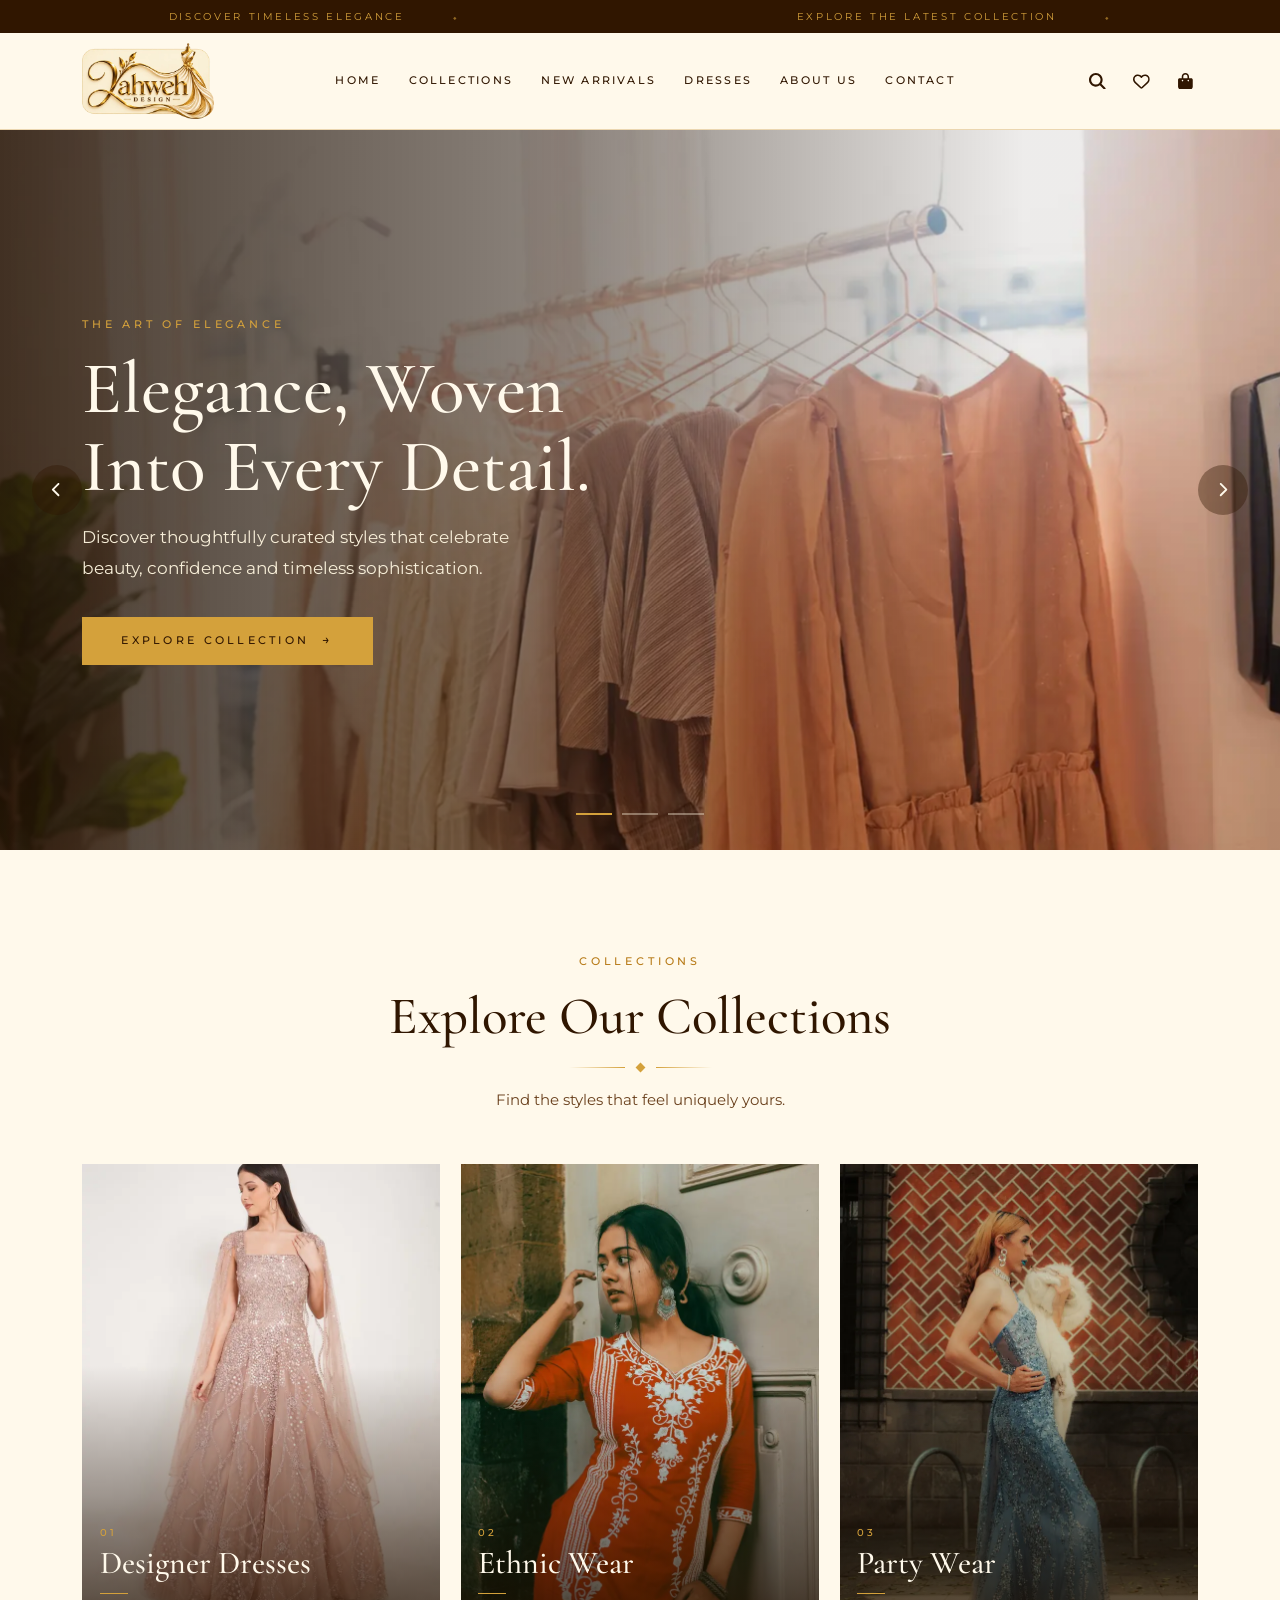
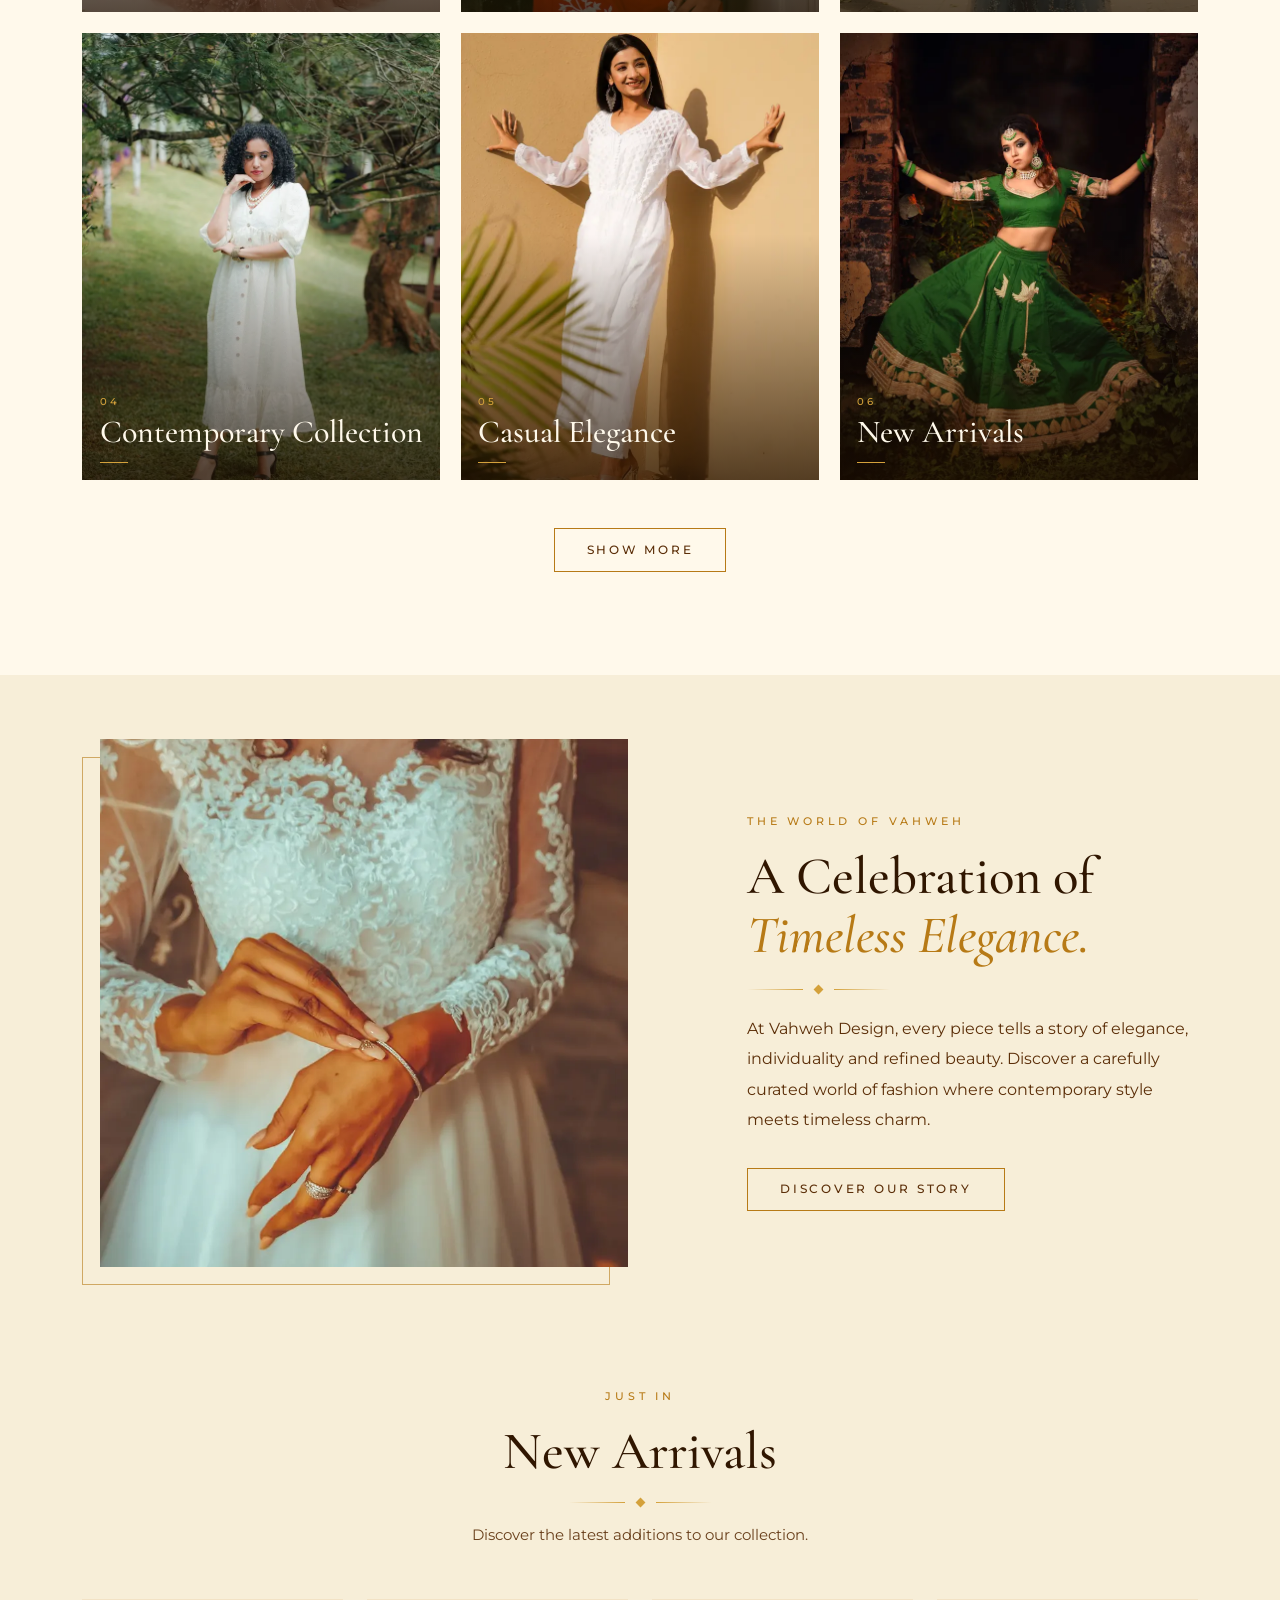
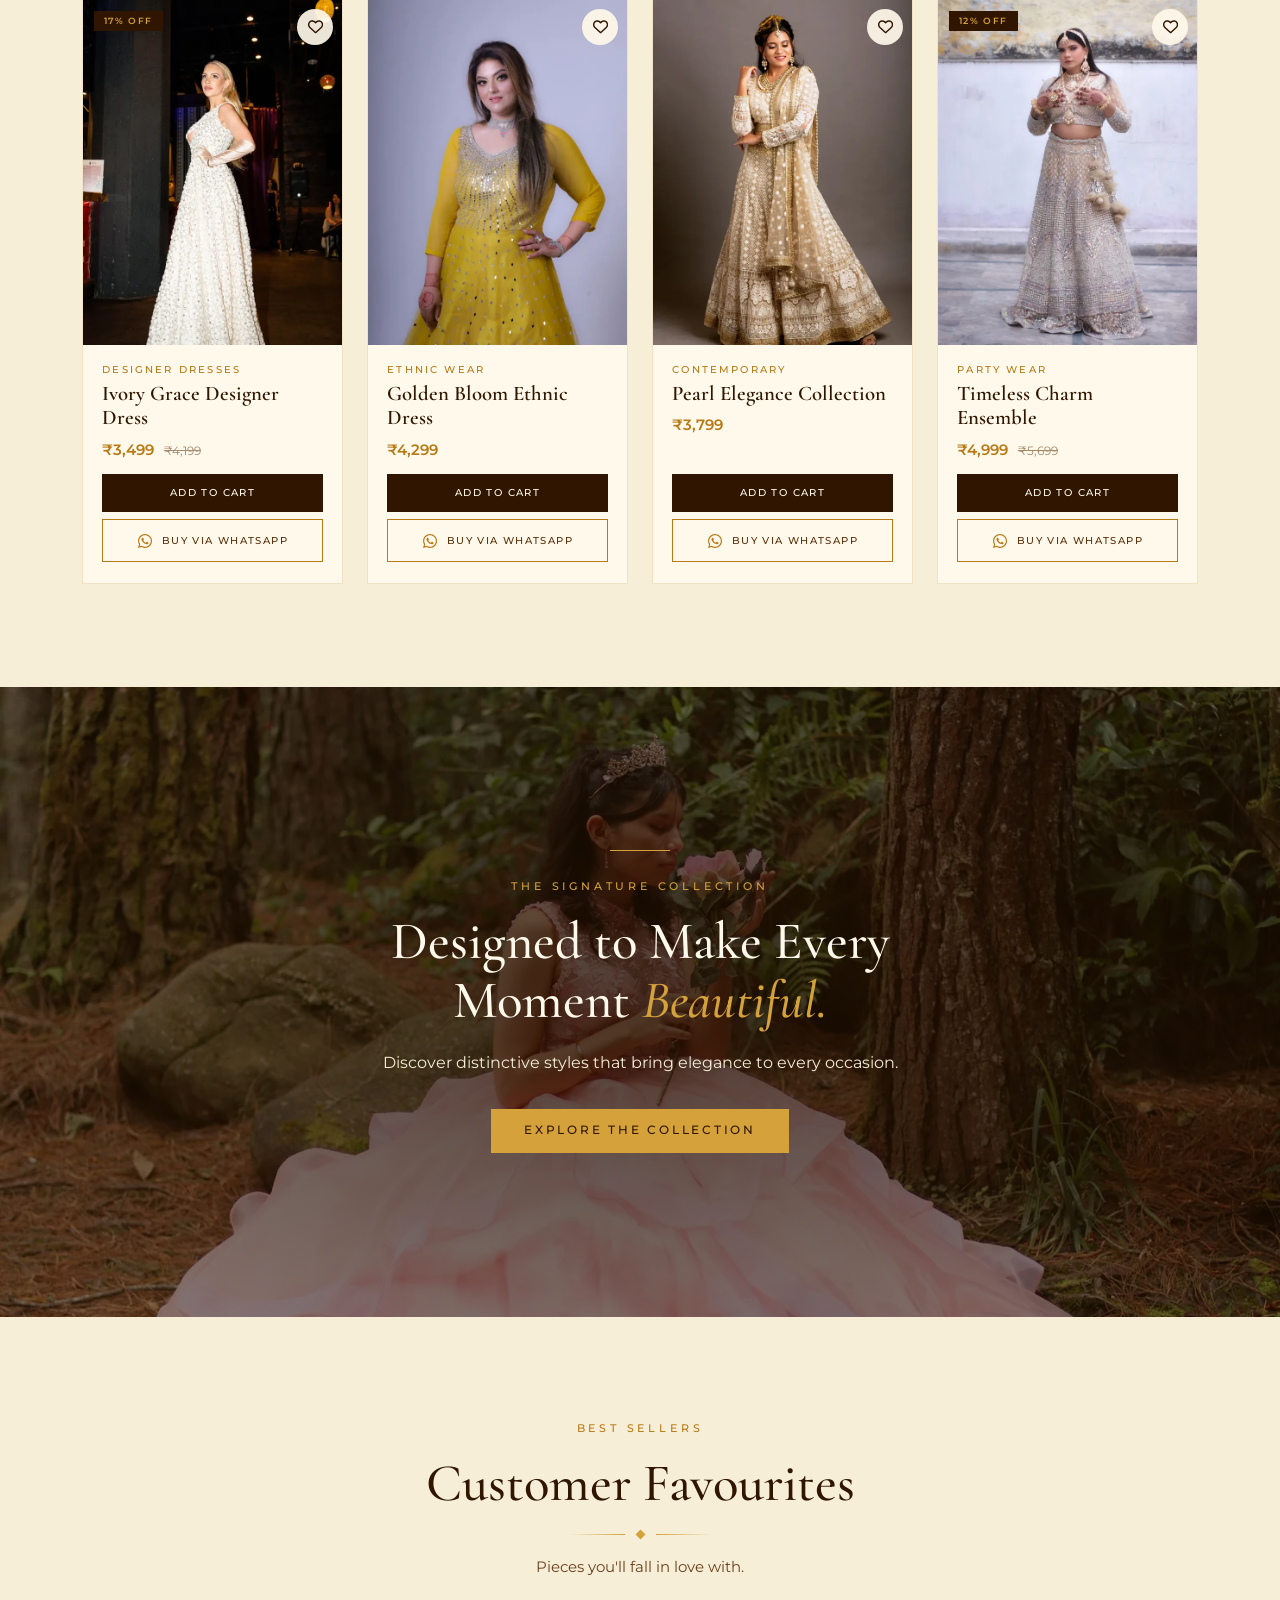
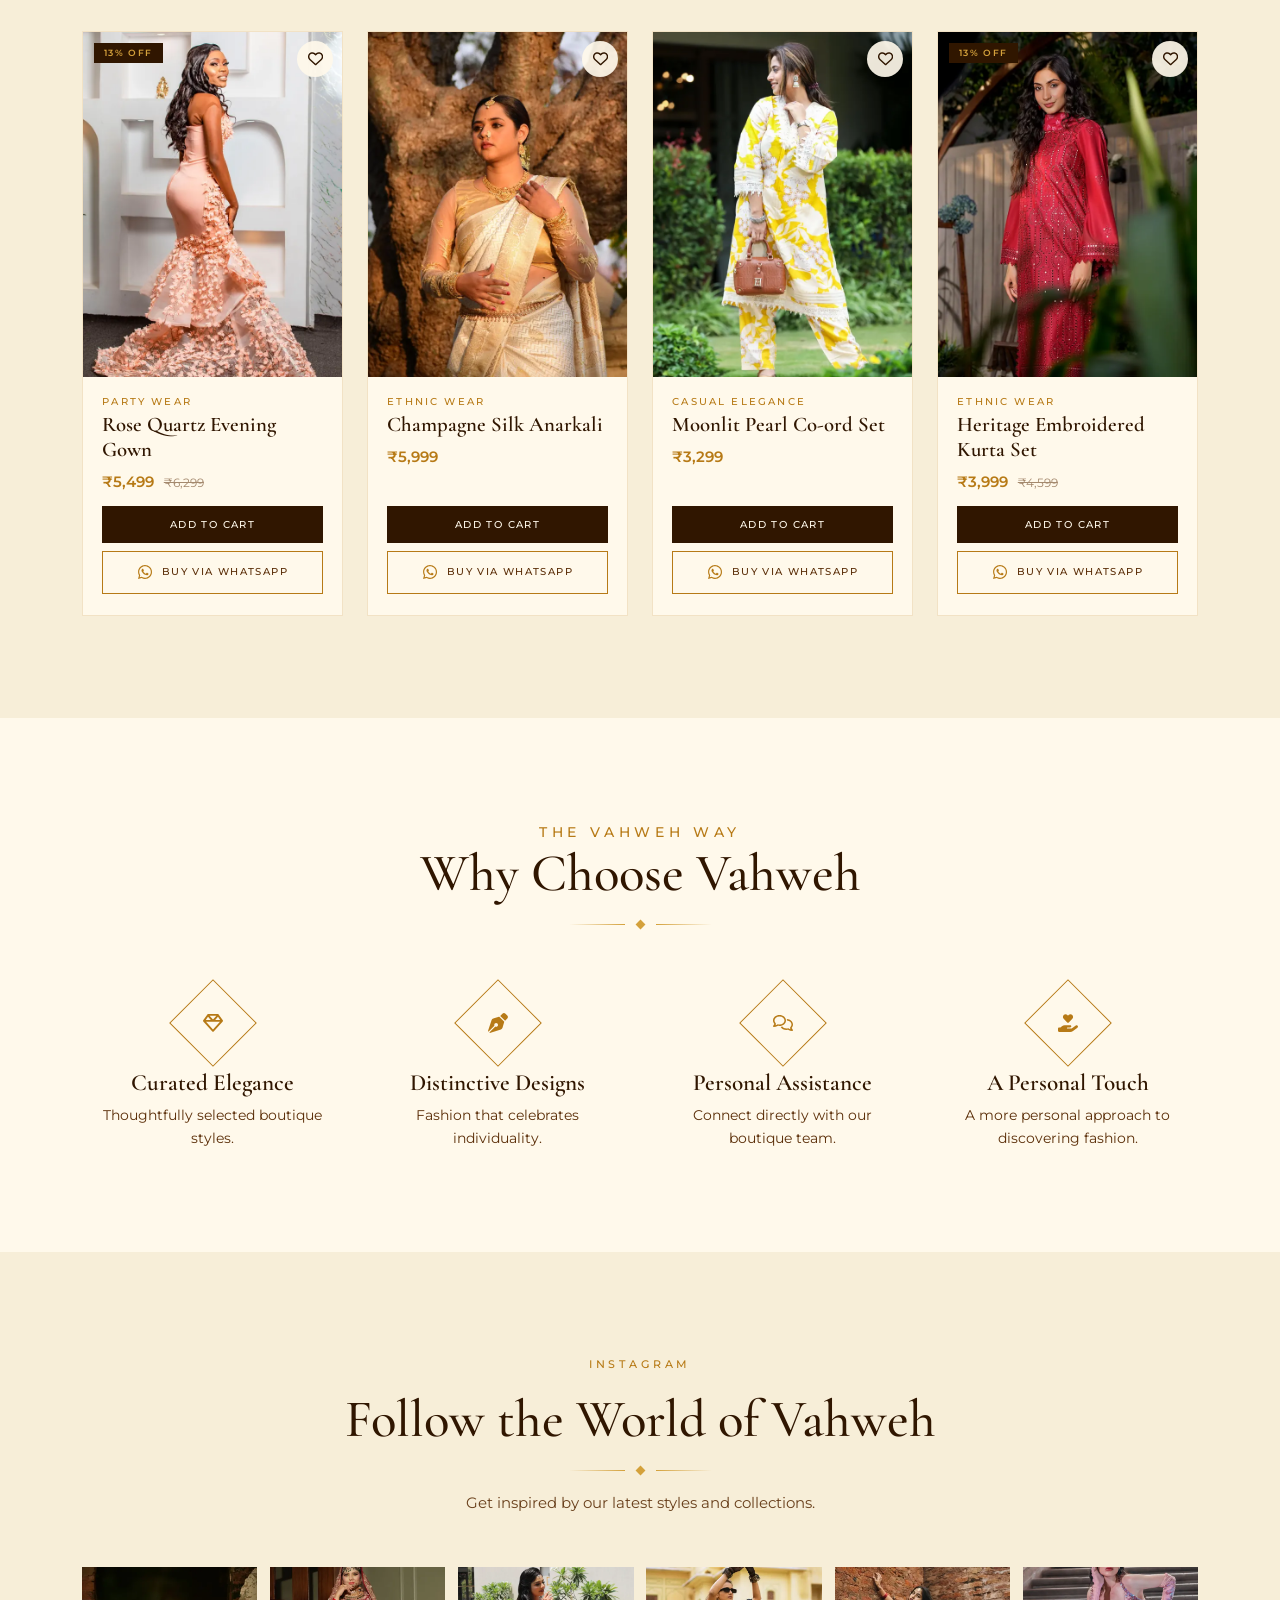
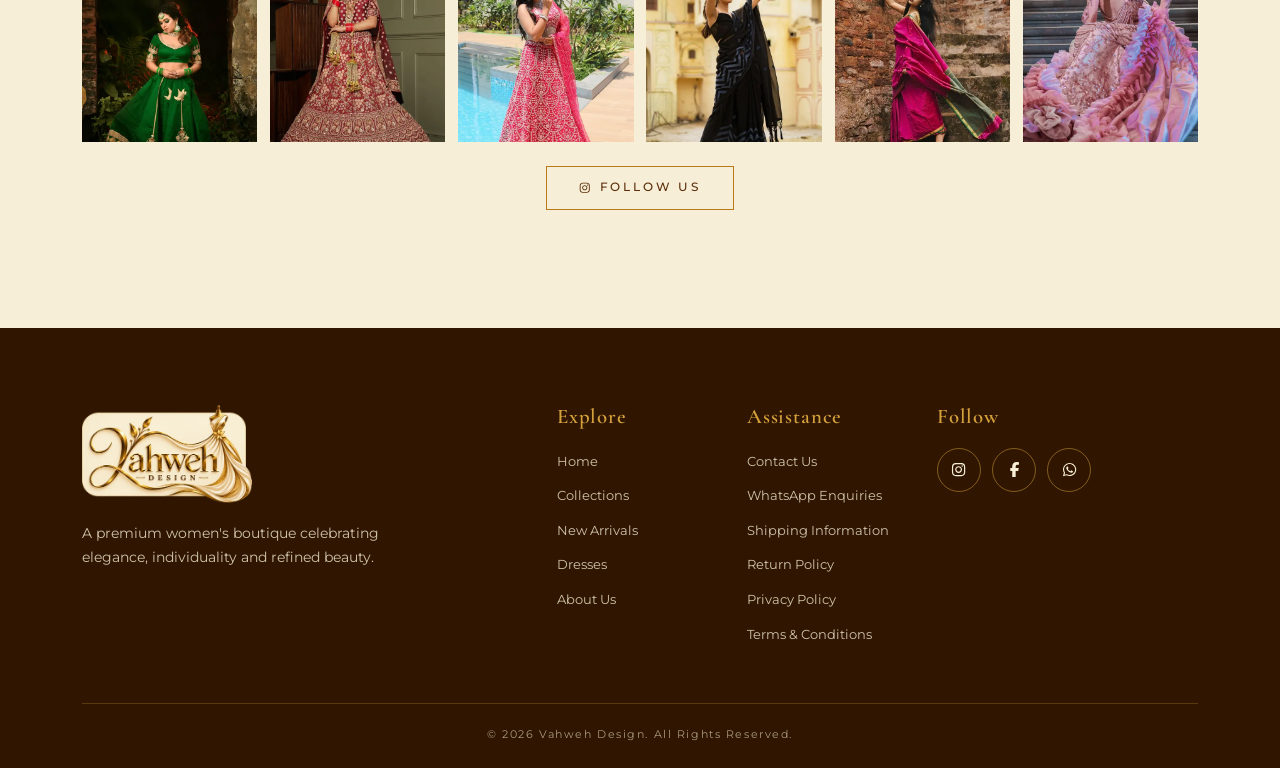
==== commit b564037f: "second" ====
--- a/index.html
+++ b/index.html
@@ -23,8 +23,12 @@
   <a class="skip-link" href="#main">Skip to content</a>
 
   <!-- 1. Announcement bar -->
-  <div class="announce" role="note">
-    <p>Discover Timeless Elegance <span aria-hidden="true">|</span> Explore the Latest Collection</p>
+  <div class="announce" role="note" aria-label="Announcements">
+    <div class="announce__track">
+      <!-- One <p> per message; add or edit messages here (keep each short, single line) -->
+      <p>Discover Timeless Elegance</p>
+      <p>Explore the Latest Collection</p>
+    </div>
   </div>
 
   <!-- 2. Header -->
@@ -128,26 +132,6 @@
       </div>
     </section>
 
-    <!-- 4. Brand introduction -->
-    <section class="section intro" id="about">
-      <div class="container-xl">
-        <div class="row align-items-center g-4">
-          <div class="col-lg-6 reveal">
-            <div class="intro__frame">
-              <figure class="ph tone-3 ratio-45 has-img" role="img" aria-label="Designer boutique dress fabric detail"><img src="assets/images/intro.webp" alt="" width="800" height="1000" loading="lazy" decoding="async"></figure>
-            </div>
-          </div>
-          <div class="col-lg-5 offset-lg-1 reveal" style="--d:.15s">
-            <p class="label">The World of Vahweh</p>
-            <h2 class="display">A Celebration of <em>Timeless Elegance.</em></h2>
-            <div class="orn" aria-hidden="true"><span></span><i></i><span></span></div>
-            <p class="body-lg">At Vahweh Design, every piece tells a story of elegance, individuality and refined beauty. Discover a carefully curated world of fashion where contemporary style meets timeless charm.</p>
-            <a class="btn-vd btn-vd--line" href="about.html">Discover Our Story</a>
-          </div>
-        </div>
-      </div>
-    </section>
-
     <!-- 5. Shop by category -->
     <section class="section section--pearl" id="collections">
       <div class="container-xl">
@@ -158,13 +142,41 @@
           <p class="sub">Find the styles that feel uniquely yours.</p>
         </header>
         <!-- Update each href when collection pages exist -->
-        <div class="cat-grid">
+        <div class="cat-grid" id="catGrid">
           <a class="cat reveal" href="products.html?category=Designer%20Dresses"><figure class="ph tone-2 has-img"><img src="assets/images/cat-1.webp" alt="" width="720" height="900" loading="lazy" decoding="async"></figure><span class="cat__title"><small>01</small>Designer Dresses</span></a>
           <a class="cat reveal" style="--d:.08s" href="products.html?category=Ethnic%20Wear"><figure class="ph tone-4 has-img"><img src="assets/images/cat-2.webp" alt="" width="720" height="900" loading="lazy" decoding="async"></figure><span class="cat__title"><small>02</small>Ethnic Wear</span></a>
           <a class="cat reveal" style="--d:.16s" href="products.html?category=Party%20Wear"><figure class="ph tone-5 has-img"><img src="assets/images/cat-3.webp" alt="" width="720" height="900" loading="lazy" decoding="async"></figure><span class="cat__title"><small>03</small>Party Wear</span></a>
           <a class="cat reveal" href="products.html?category=Contemporary"><figure class="ph tone-1 has-img"><img src="assets/images/cat-4.webp" alt="" width="720" height="900" loading="lazy" decoding="async"></figure><span class="cat__title"><small>04</small>Contemporary Collection</span></a>
           <a class="cat reveal" style="--d:.08s" href="products.html?category=Casual%20Elegance"><figure class="ph tone-6 has-img"><img src="assets/images/cat-5.webp" alt="" width="720" height="900" loading="lazy" decoding="async"></figure><span class="cat__title"><small>05</small>Casual Elegance</span></a>
           <a class="cat reveal" style="--d:.16s" href="products.html?sort=newest"><figure class="ph tone-2 has-img"><img src="assets/images/cat-6.webp" alt="" width="720" height="900" loading="lazy" decoding="async"></figure><span class="cat__title"><small>06</small>New Arrivals</span></a>
+          <!-- Cards 7+ are hidden by js/home.js until "Show More" is clicked. Links use the site search because these have no category filter yet. -->
+          <a class="cat reveal" href="search-results.html?q=Saree"><figure class="ph tone-4 has-img"><img src="assets/images/p-m01.webp" alt="" width="600" height="800" loading="lazy" decoding="async"></figure><span class="cat__title"><small>07</small>Sarees</span></a>
+          <a class="cat reveal" style="--d:.08s" href="search-results.html?q=Lehenga"><figure class="ph tone-5 has-img"><img src="assets/images/p-m04.webp" alt="" width="600" height="800" loading="lazy" decoding="async"></figure><span class="cat__title"><small>08</small>Lehengas</span></a>
+          <a class="cat reveal" style="--d:.16s" href="search-results.html?q=Kurta"><figure class="ph tone-1 has-img"><img src="assets/images/p-b04.webp" alt="" width="600" height="800" loading="lazy" decoding="async"></figure><span class="cat__title"><small>09</small>Kurta Sets</span></a>
+          <a class="cat reveal" href="search-results.html?q=Gown"><figure class="ph tone-6 has-img"><img src="assets/images/p-b01.webp" alt="" width="600" height="800" loading="lazy" decoding="async"></figure><span class="cat__title"><small>10</small>Evening Gowns</span></a>
+          <a class="cat reveal" style="--d:.08s" href="search-results.html?q=Co-ord"><figure class="ph tone-2 has-img"><img src="assets/images/p-b03.webp" alt="" width="600" height="800" loading="lazy" decoding="async"></figure><span class="cat__title"><small>11</small>Co-ord Sets</span></a>
+        </div>
+        <!-- Shown by js/home.js only when there are more than 6 cards -->
+        <div class="cat-more" hidden><button class="btn-vd btn-vd--line" type="button" data-cat-more aria-controls="catGrid" aria-expanded="false">Show More</button></div>
+      </div>
+    </section>
+
+    <!-- 4. Brand introduction -->
+    <section class="section intro" id="about">
+      <div class="container-xl">
+        <div class="row align-items-center g-4">
+          <div class="col-lg-6 reveal">
+            <div class="intro__frame">
+              <figure class="ph tone-3 ratio-45 has-img" role="img" aria-label="Designer boutique dress fabric detail"><img src="assets/images/intro.webp" alt="" width="800" height="1000" loading="lazy" decoding="async"></figure>
+            </div>
+          </div>
+          <div class="col-lg-5 offset-lg-1 reveal" style="--d:.15s">
+            <p class="label">The World of Vahweh</p>
+            <h2 class="display">A Celebration of <em>Timeless Elegance.</em></h2>
+            <div class="orn" aria-hidden="true"><span></span><i></i><span></span></div>
+            <p class="body-lg">At Vahweh Design, every piece tells a story of elegance, individuality and refined beauty. Discover a carefully curated world of fashion where contemporary style meets timeless charm.</p>
+            <a class="btn-vd btn-vd--line" href="about.html">Discover Our Story</a>
+          </div>
         </div>
       </div>
     </section>
--- a/css/home.css
+++ b/css/home.css
@@ -119,8 +119,16 @@
 .js .reveal.in { opacity: 1; transform: none; }
 
 /* ---------- Announcement ---------- */
-.announce { background: var(--espresso); color: var(--champagne); text-align: center; padding: .55rem 1rem; }
-.announce p { margin: 0; font-size: .64rem; letter-spacing: .26em; text-transform: uppercase; line-height: 1.5; }
+.announce { overflow: hidden; background: var(--espresso); color: var(--champagne); text-align: center; padding: .55rem 0; }
+.announce p { margin: 0; font-size: .64rem; letter-spacing: .26em; text-transform: uppercase; line-height: 1.5; white-space: nowrap; }
+/* Continuous marquee: JS appends one aria-hidden copy of .announce__group, and the track slides left by exactly one group (-50%) for a seamless loop */
+.announce__track { display: flex; width: max-content; }
+.announce__group { display: flex; flex: 0 0 auto; min-width: 100vw; justify-content: space-around; }
+.announce__group p::after { content: "\25C6"; margin-left: 3rem; font-size: .6em; opacity: .6; }
+.announce__track.is-moving { animation: announce-marquee 50s linear infinite; }
+.announce:hover .announce__track { animation-play-state: paused; }
+@keyframes announce-marquee { to { transform: translateX(-50%); } }
+.announce__btn { display: none; }   /* legacy carousel buttons (still present in about.html) stay hidden */
 .announce span { margin: 0 .6rem; opacity: .6; }
 
 /* ---------- Header ---------- */
@@ -273,12 +281,24 @@
 }
 .slide__copy p:not(.label) { font-size: clamp(.92rem, 1.6vw, 1.05rem); line-height: 1.85; margin: 0 0 2rem; max-width: 30rem; color: #F7EED8; }
 
+/* Hero CTA: refined outlined button (hover shifts colour only, so the entrance animation is unaffected) */
+.slide__copy .btn-vd {
+  padding: 1.05rem 2.4rem; font-size: .68rem; letter-spacing: .3em;
+  background: var(--champagne); color: var(--espresso); border: 1px solid var(--champagne); gap: .8rem;
+}
+.slide__copy .btn-vd::after {
+  content: "\2192" / ""; font-size: 1.15em; line-height: 1; transition: transform .35s var(--ease);
+}
+.slide__copy .btn-vd:hover, .slide__copy .btn-vd:focus-visible { background: var(--antique); border-color: var(--antique); color: var(--pearl); transform: none; }
+.slide__copy .btn-vd:hover::after, .slide__copy .btn-vd:focus-visible::after { transform: translateX(4px); }
+
 .hero__arrow {
   position: absolute; top: 50%; z-index: 5; width: 50px; height: 50px; margin-top: -25px; display: none;
-  place-items: center; border: 1px solid rgba(212, 161, 59, .6); background: rgba(48, 22, 0, .25); color: var(--pearl);
-  cursor: pointer; transition: background .35s, color .35s, border-color .35s;
-}
-.hero__arrow:hover { background: var(--champagne); color: var(--espresso); border-color: var(--champagne); }
+  place-items: center; border: 0; border-radius: 50%; background: rgba(48, 22, 0, .38); color: var(--pearl);
+  cursor: pointer; transition: background-color .4s var(--ease), color .4s var(--ease);
+}
+.hero__arrow:hover { background: rgba(247, 238, 216, .92); color: var(--espresso); }
+.hero__arrow:focus-visible { outline: 2px solid var(--champagne); outline-offset: 3px; }
 .hero__arrow--prev { left: clamp(14px, 2.5vw, 36px); }
 .hero__arrow--next { right: clamp(14px, 2.5vw, 36px); }
 .hero__dots { position: absolute; z-index: 5; left: 0; right: 0; bottom: 1.6rem; display: flex; justify-content: center; gap: .65rem; }
@@ -307,7 +327,13 @@
 .intro__frame { position: relative; padding: 0 0 18px 18px; }
 .intro__frame::before { content: ""; position: absolute; inset: 18px 18px 0 0; border: 1px solid var(--antique); opacity: .6; }
 .intro__frame .ph { position: relative; z-index: 1; }
+/* Homepage intro only (#about); the About page reuses .intro__frame with its own sizing */
+#about.intro { padding: clamp(2.5rem, 5vw, 4.5rem) 0; }
+#about .intro__frame .ph.ratio-45 { aspect-ratio: 1 / 1; }
+#about .intro__frame .ph > img { object-position: center 30%; }
+@media (max-width: 991.98px) { #about .intro__frame .ph.ratio-45 { aspect-ratio: 4 / 3; } }
 .intro .orn { margin: 1.3rem 0; }
+.intro + #new-arrivals { padding-top: clamp(1rem, 3vw, 2.5rem); }
 @media (max-width: 991.98px) { .intro .col-lg-5 { text-align: center; } .intro .orn { justify-content: center; } .intro .body-lg { margin-left: auto; margin-right: auto; } }
 
 /* Categories */
@@ -326,6 +352,8 @@
 .cat__title small { display: block; font-family: var(--sans); font-size: .62rem; letter-spacing: .3em; color: var(--champagne); margin-bottom: .45rem; }
 .cat__title::after { content: ""; display: block; width: 28px; height: 1px; background: var(--champagne); margin-top: .8rem; transition: width .6s var(--ease); }
 .cat:hover .cat__title::after { width: 72px; }
+.cat-more { margin-top: clamp(2rem, 4vw, 3rem); text-align: center; }
+.cat[hidden] { display: none; }
 
 /* ---------- Product cards ---------- */
 .card-p { position: relative; isolation: isolate; height: 100%; display: flex; flex-direction: column; background: var(--pearl); border: 1px solid rgba(183, 122, 22, .18); transition: border-color .4s, transform .5s var(--ease); }
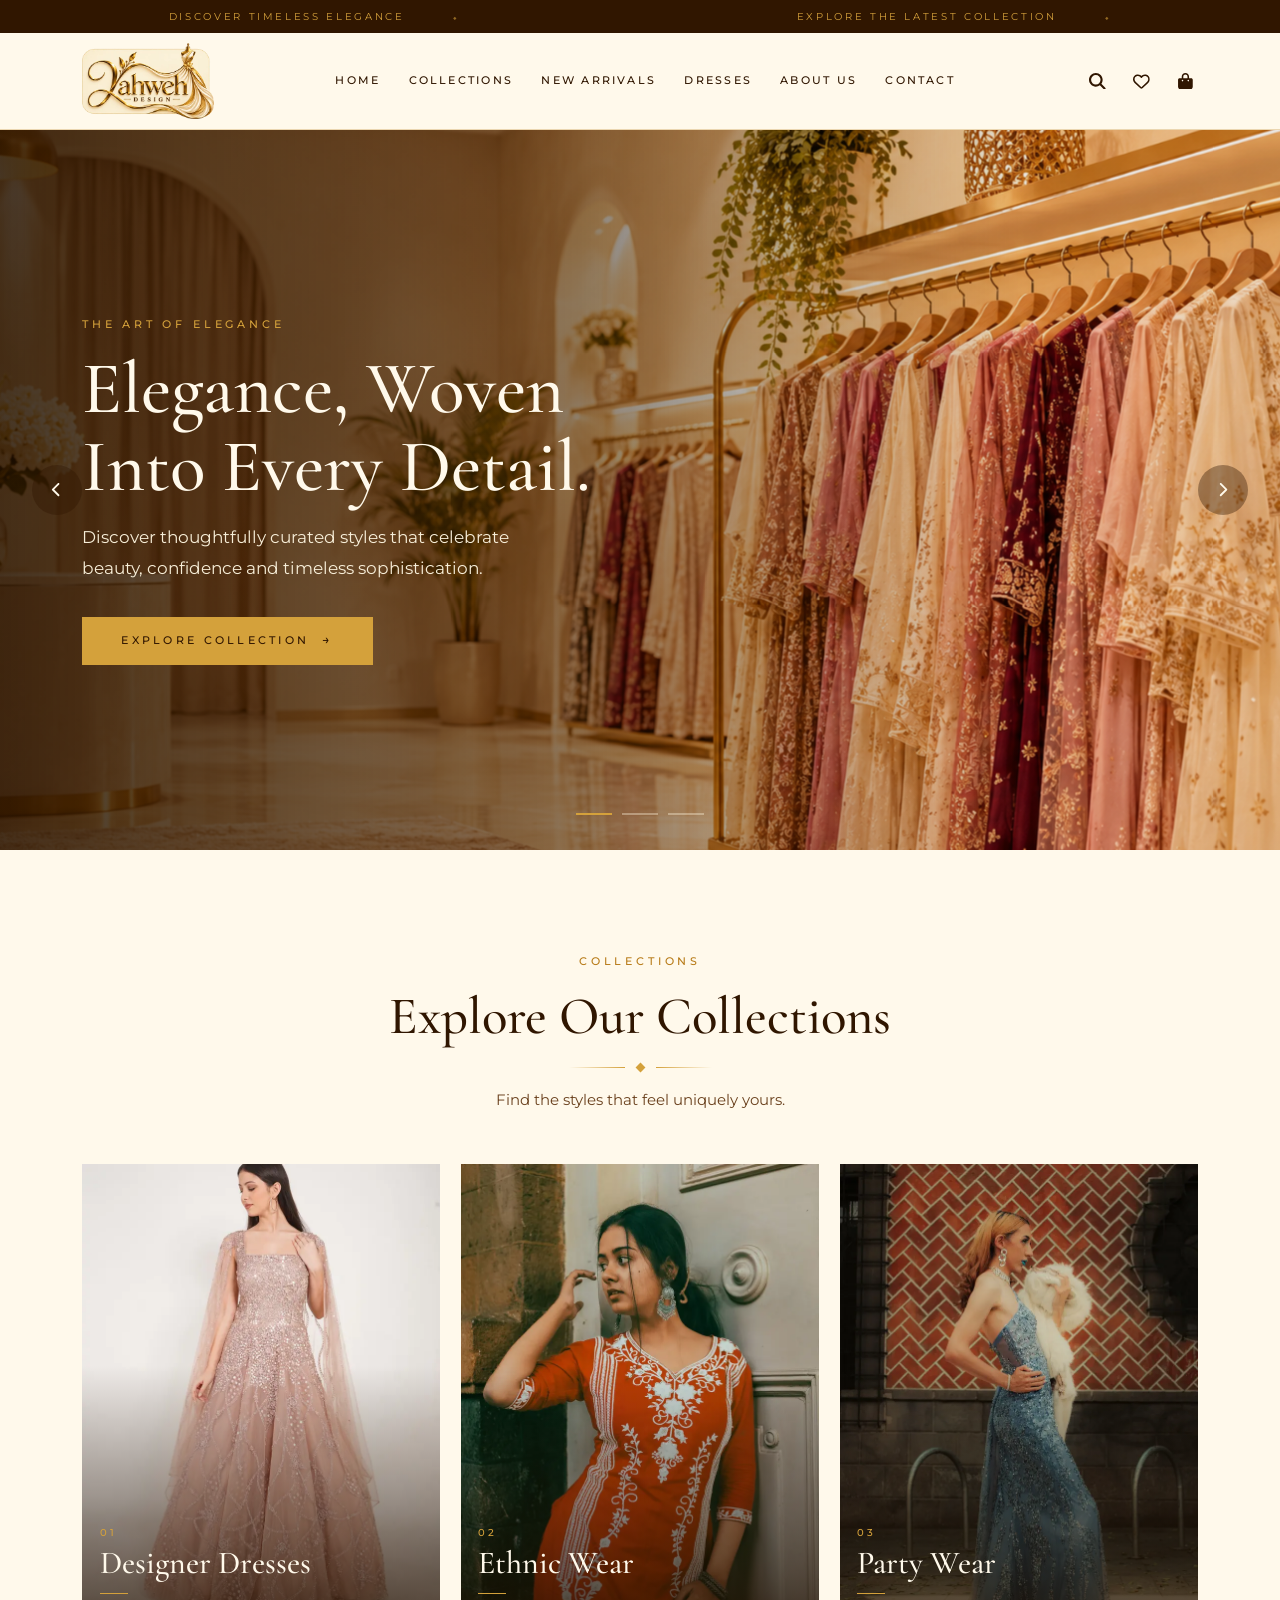
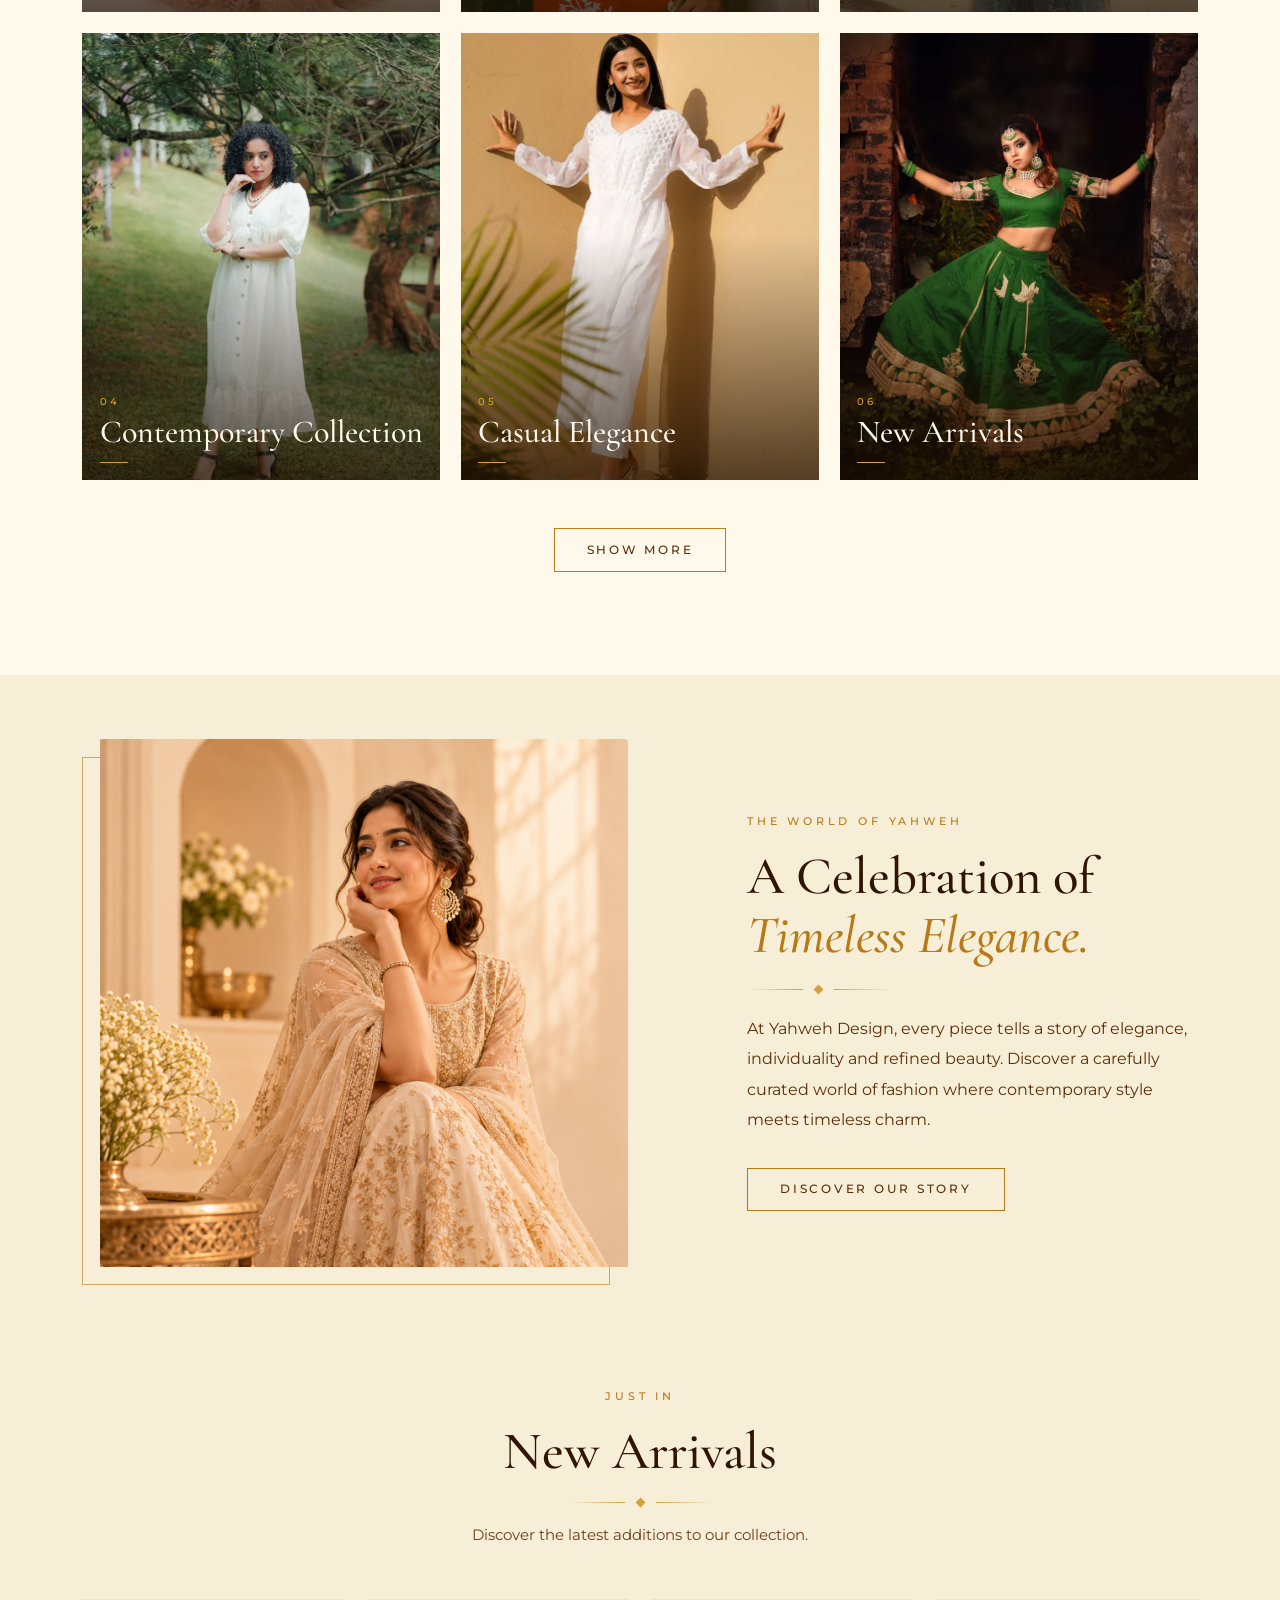
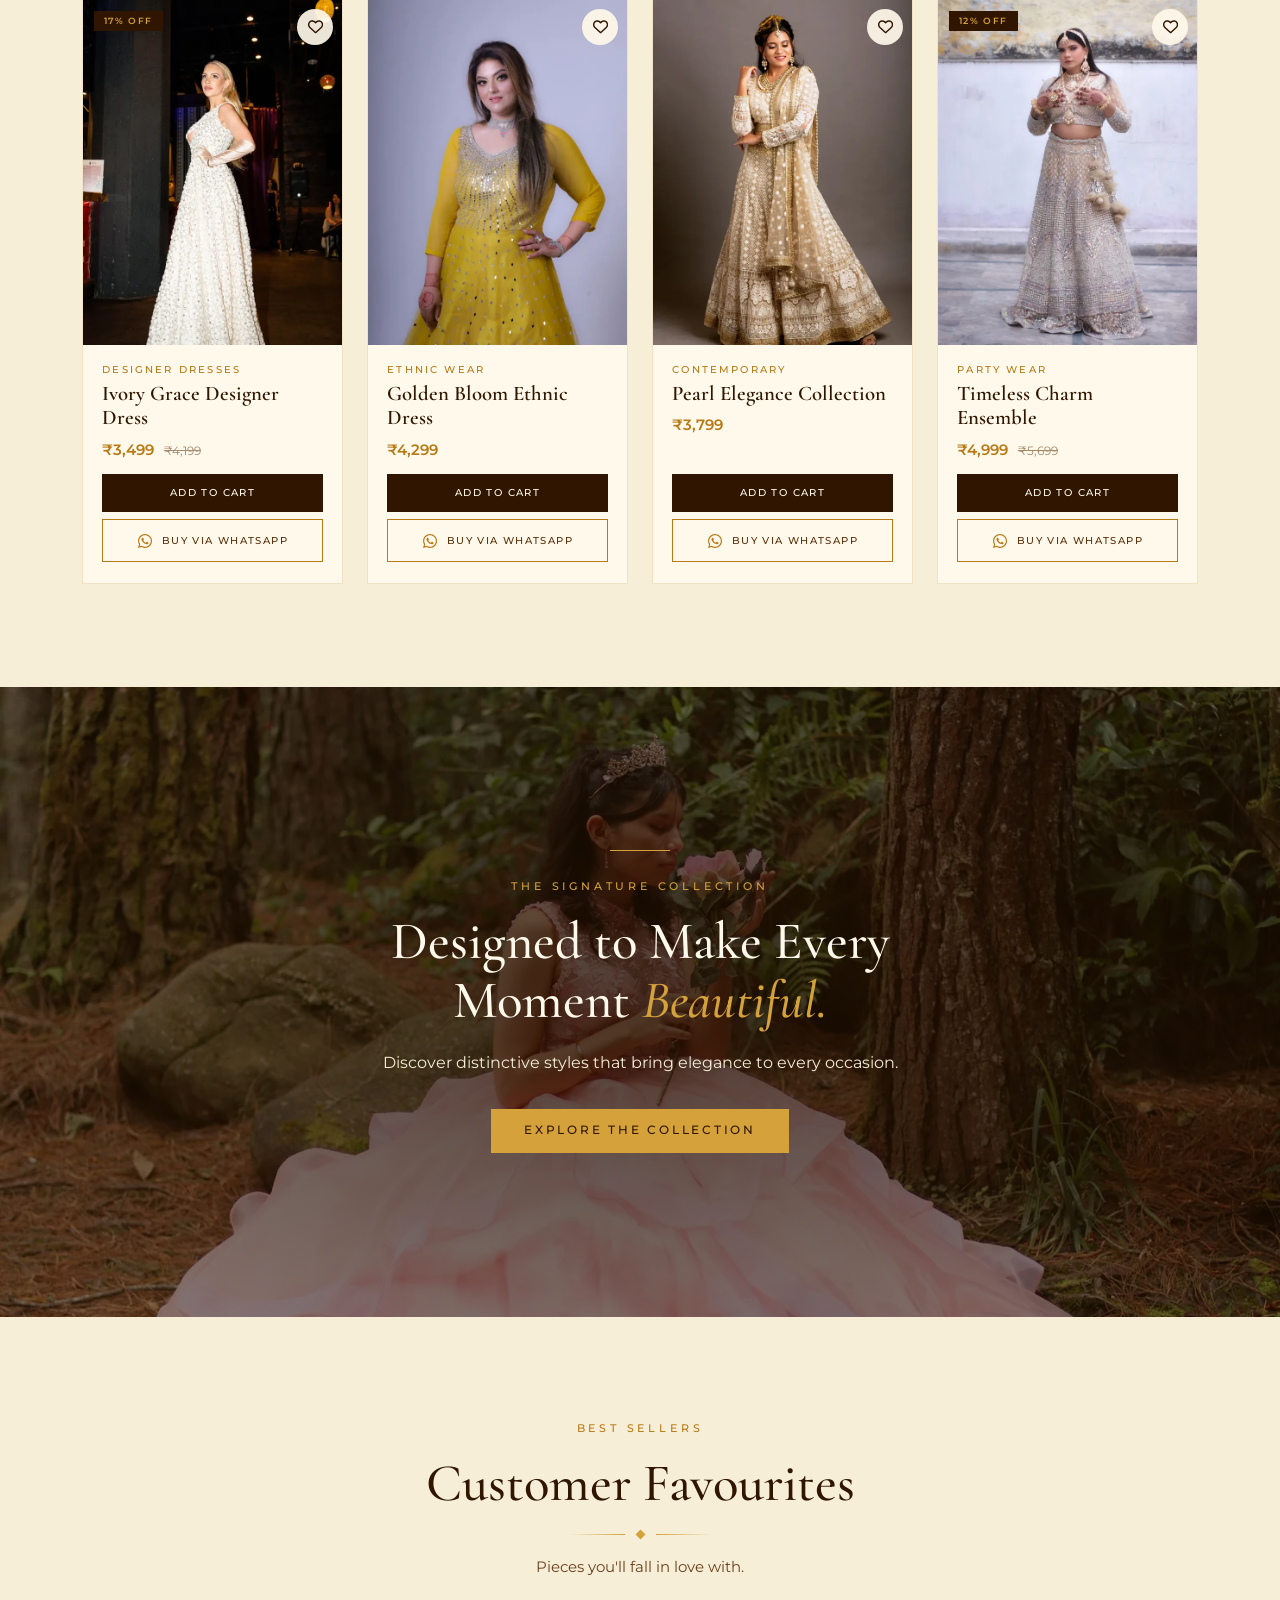
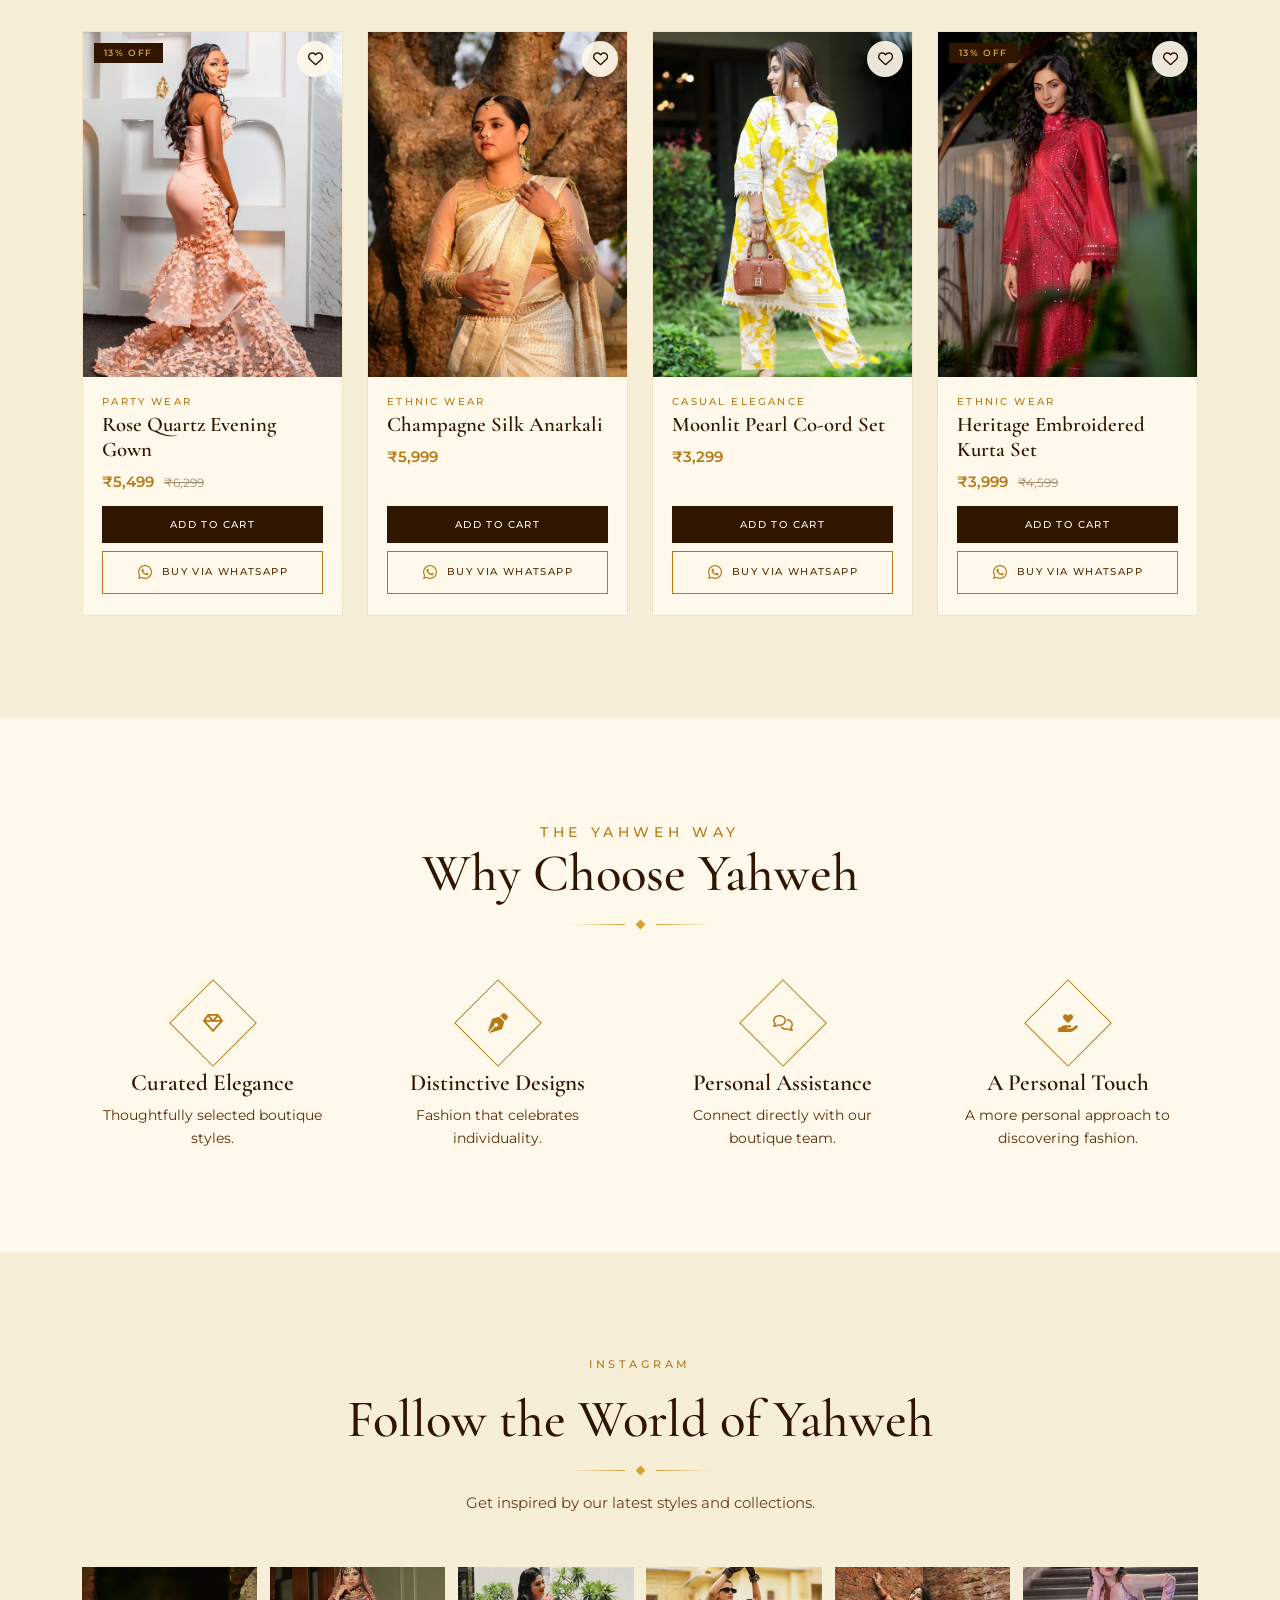
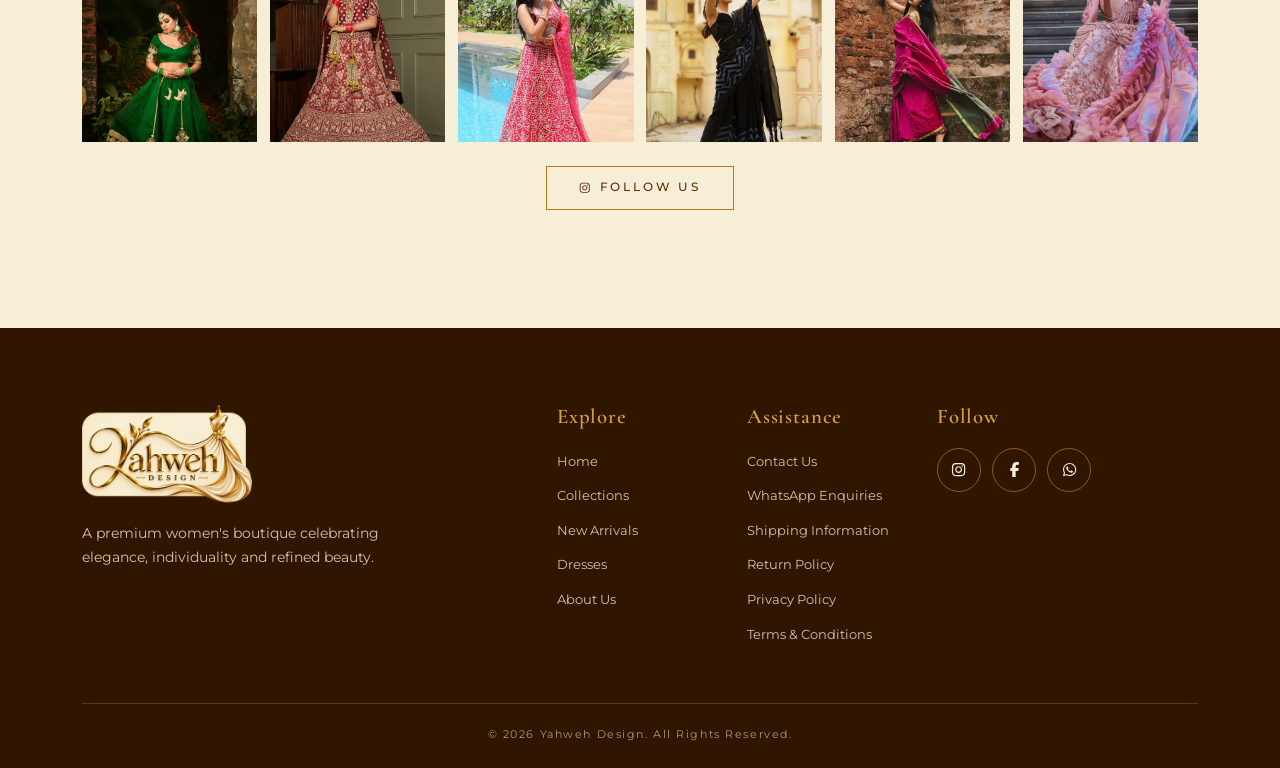
==== commit 3db77fb2: "whatsapp button change" ====
--- a/index.html
+++ b/index.html
@@ -3,10 +3,10 @@
 <head>
   <meta charset="utf-8">
   <meta name="viewport" content="width=device-width, initial-scale=1">
-  <title>Vahweh Design | Premium Women's Boutique</title>
-  <meta name="description" content="Vahweh Design — a premium women's boutique. Discover designer dresses, ethnic wear and contemporary styles, curated with timeless elegance.">
+  <title>Yahweh Design | Premium Women's Boutique</title>
+  <meta name="description" content="Yahweh Design — a premium women's boutique. Discover designer dresses, ethnic wear and contemporary styles, curated with timeless elegance.">
   <meta name="theme-color" content="#301600">
-  <link rel="icon" type="image/png" sizes="64x64" href="assets/images/vahweh-favicon-64.png">
+  <link rel="icon" type="image/png" sizes="64x64" href="assets/images/Yahweh-favicon-64.png">
 
   <link rel="preconnect" href="https://cdn.jsdelivr.net" crossorigin>
   <link rel="preconnect" href="https://fonts.googleapis.com">
@@ -38,8 +38,8 @@
         <svg class="i" aria-hidden="true"><use href="#i-menu"/></svg>
       </button>
 
-      <a class="brand" href="#top" aria-label="Vahweh Design — home">
-        <img src="assets/images/vahweh-logo.webp" alt="Vahweh Design" width="400" height="231" decoding="async">
+      <a class="brand" href="#top" aria-label="Yahweh Design — home">
+        <img src="assets/images/Yahweh-logo.webp" alt="Yahweh Design" width="400" height="231" decoding="async">
       </a>
 
       <nav class="main-nav" aria-label="Primary">
@@ -74,7 +74,7 @@
   <div class="backdrop" id="backdrop" hidden></div>
   <aside class="drawer drawer--left" id="navDrawer" aria-label="Menu" aria-hidden="true">
     <div class="drawer__head">
-      <img src="assets/images/vahweh-logo.webp" alt="Vahweh Design" width="400" height="231" loading="lazy" decoding="async">
+      <img src="assets/images/Yahweh-logo.webp" alt="Yahweh Design" width="400" height="231" loading="lazy" decoding="async">
       <button class="icon-btn" type="button" data-close-drawer aria-label="Close menu"><svg class="i" aria-hidden="true"><use href="#i-close"/></svg></button>
     </div>
     <nav class="drawer__nav" aria-label="Mobile">
@@ -96,7 +96,7 @@
     <section class="hero" id="hero" aria-roledescription="carousel" aria-label="Featured collections">
       <div class="hero__slides" id="heroSlides">
         <div class="slide active" role="group" aria-roledescription="slide" aria-label="1 of 3">
-          <figure class="ph hero-tone-1 has-img" role="presentation"><img src="assets/images/hero-1.webp" alt="" width="1600" height="900" decoding="async" fetchpriority="high"></figure>
+          <figure class="ph hero-tone-1 has-img" role="presentation"><img src="assets/images/hero11.png" alt="" width="1600" height="900" decoding="async" fetchpriority="high"></figure>
           <div class="container-xl slide__inner"><div class="slide__copy">
             <p class="label label--gold">The Art of Elegance</p>
             <h1>Elegance, Woven Into Every Detail.</h1>
@@ -114,7 +114,7 @@
           </div></div>
         </div>
         <div class="slide" role="group" aria-roledescription="slide" aria-label="3 of 3" aria-hidden="true">
-          <figure class="ph hero-tone-3 has-img" role="presentation"><img src="assets/images/hero-3.webp" alt="" width="1600" height="900" decoding="async" loading="lazy"></figure>
+          <figure class="ph hero-tone-3 has-img" role="presentation"><img src="assets/images/hero-3.png" alt="" width="1600" height="900" decoding="async" loading="lazy"></figure>
           <div class="container-xl slide__inner"><div class="slide__copy">
             <p class="label label--gold">Timeless Beauty</p>
             <h2>Where Tradition Meets Modern Grace.</h2>
@@ -167,14 +167,14 @@
         <div class="row align-items-center g-4">
           <div class="col-lg-6 reveal">
             <div class="intro__frame">
-              <figure class="ph tone-3 ratio-45 has-img" role="img" aria-label="Designer boutique dress fabric detail"><img src="assets/images/intro.webp" alt="" width="800" height="1000" loading="lazy" decoding="async"></figure>
+              <figure class="ph tone-3 ratio-45 has-img" role="img" aria-label="Designer boutique dress fabric detail"><img src="assets/images/intro22.png" alt="" width="800" height="1000" loading="lazy" decoding="async"></figure>
             </div>
           </div>
           <div class="col-lg-5 offset-lg-1 reveal" style="--d:.15s">
-            <p class="label">The World of Vahweh</p>
+            <p class="label">The World of Yahweh</p>
             <h2 class="display">A Celebration of <em>Timeless Elegance.</em></h2>
             <div class="orn" aria-hidden="true"><span></span><i></i><span></span></div>
-            <p class="body-lg">At Vahweh Design, every piece tells a story of elegance, individuality and refined beauty. Discover a carefully curated world of fashion where contemporary style meets timeless charm.</p>
+            <p class="body-lg">At Yahweh Design, every piece tells a story of elegance, individuality and refined beauty. Discover a carefully curated world of fashion where contemporary style meets timeless charm.</p>
             <a class="btn-vd btn-vd--line" href="about.html">Discover Our Story</a>
           </div>
         </div>
@@ -366,8 +366,8 @@
     <section class="section section--pearl why" aria-labelledby="whyTitle">
       <div class="container-xl">
         <header class="section-head reveal">
-          <p class="label">The Vahweh Way</p>
-          <h2 class="display" id="whyTitle">Why Choose Vahweh</h2>
+          <p class="label">The Yahweh Way</p>
+          <h2 class="display" id="whyTitle">Why Choose Yahweh</h2>
           <div class="orn" aria-hidden="true"><span></span><i></i><span></span></div>
         </header>
         <div class="row g-4 text-center">
@@ -384,7 +384,7 @@
       <div class="container-xl">
         <header class="section-head reveal">
           <p class="label">Instagram</p>
-          <h2 class="display" id="galleryTitle">Follow the World of Vahweh</h2>
+          <h2 class="display" id="galleryTitle">Follow the World of Yahweh</h2>
           <div class="orn" aria-hidden="true"><span></span><i></i><span></span></div>
           <p class="sub">Get inspired by our latest styles and collections.</p>
         </header>
@@ -407,7 +407,7 @@
     <div class="container-xl">
       <div class="row g-4">
         <div class="col-lg-4">
-          <img class="footer__logo" src="assets/images/vahweh-logo.webp" alt="Vahweh Design" width="400" height="231" loading="lazy" decoding="async">
+          <img class="footer__logo" src="assets/images/Yahweh-logo.webp" alt="Yahweh Design" width="400" height="231" loading="lazy" decoding="async">
           <p class="footer__about">A premium women's boutique celebrating elegance, individuality and refined beauty.</p>
         </div>
         <div class="col-6 col-lg-2 offset-lg-1">
@@ -440,7 +440,7 @@
           </div>
         </div>
       </div>
-      <div class="footer__bottom"><p>&copy; 2026 Vahweh Design. All Rights Reserved.</p></div>
+      <div class="footer__bottom"><p>&copy; 2026 Yahweh Design. All Rights Reserved.</p></div>
     </div>
   </footer>
 
--- a/css/home.css
+++ b/css/home.css
@@ -386,6 +386,15 @@
   .btn-vd--sm { font-size: .56rem; letter-spacing: .1em; padding: .75rem .3rem; }
   .btn-vd--sm .i { font-size: .85rem; }
 }
+/* Very narrow phones: keep "Buy via WhatsApp" (product cards only) on one centred line */
+@media (max-width: 391.98px) {
+  .card-p__actions .btn-vd--wa-line { gap: .3rem; padding: .8rem .2rem; font-size: .5rem; letter-spacing: .03em; white-space: nowrap; }
+  .card-p__actions .btn-vd--wa-line .i { font-size: .75rem; }
+}
+@media (max-width: 339.98px) {
+  .card-p__actions .btn-vd--wa-line { gap: .25rem; font-size: .44rem; }
+  .card-p__actions .btn-vd--wa-line .i { font-size: .7rem; }
+}
 
 /* ---------- Banner ---------- */
 .banner { position: relative; min-height: clamp(420px, 70vh, 640px); display: flex; align-items: center; background: var(--espresso); overflow: hidden; }
